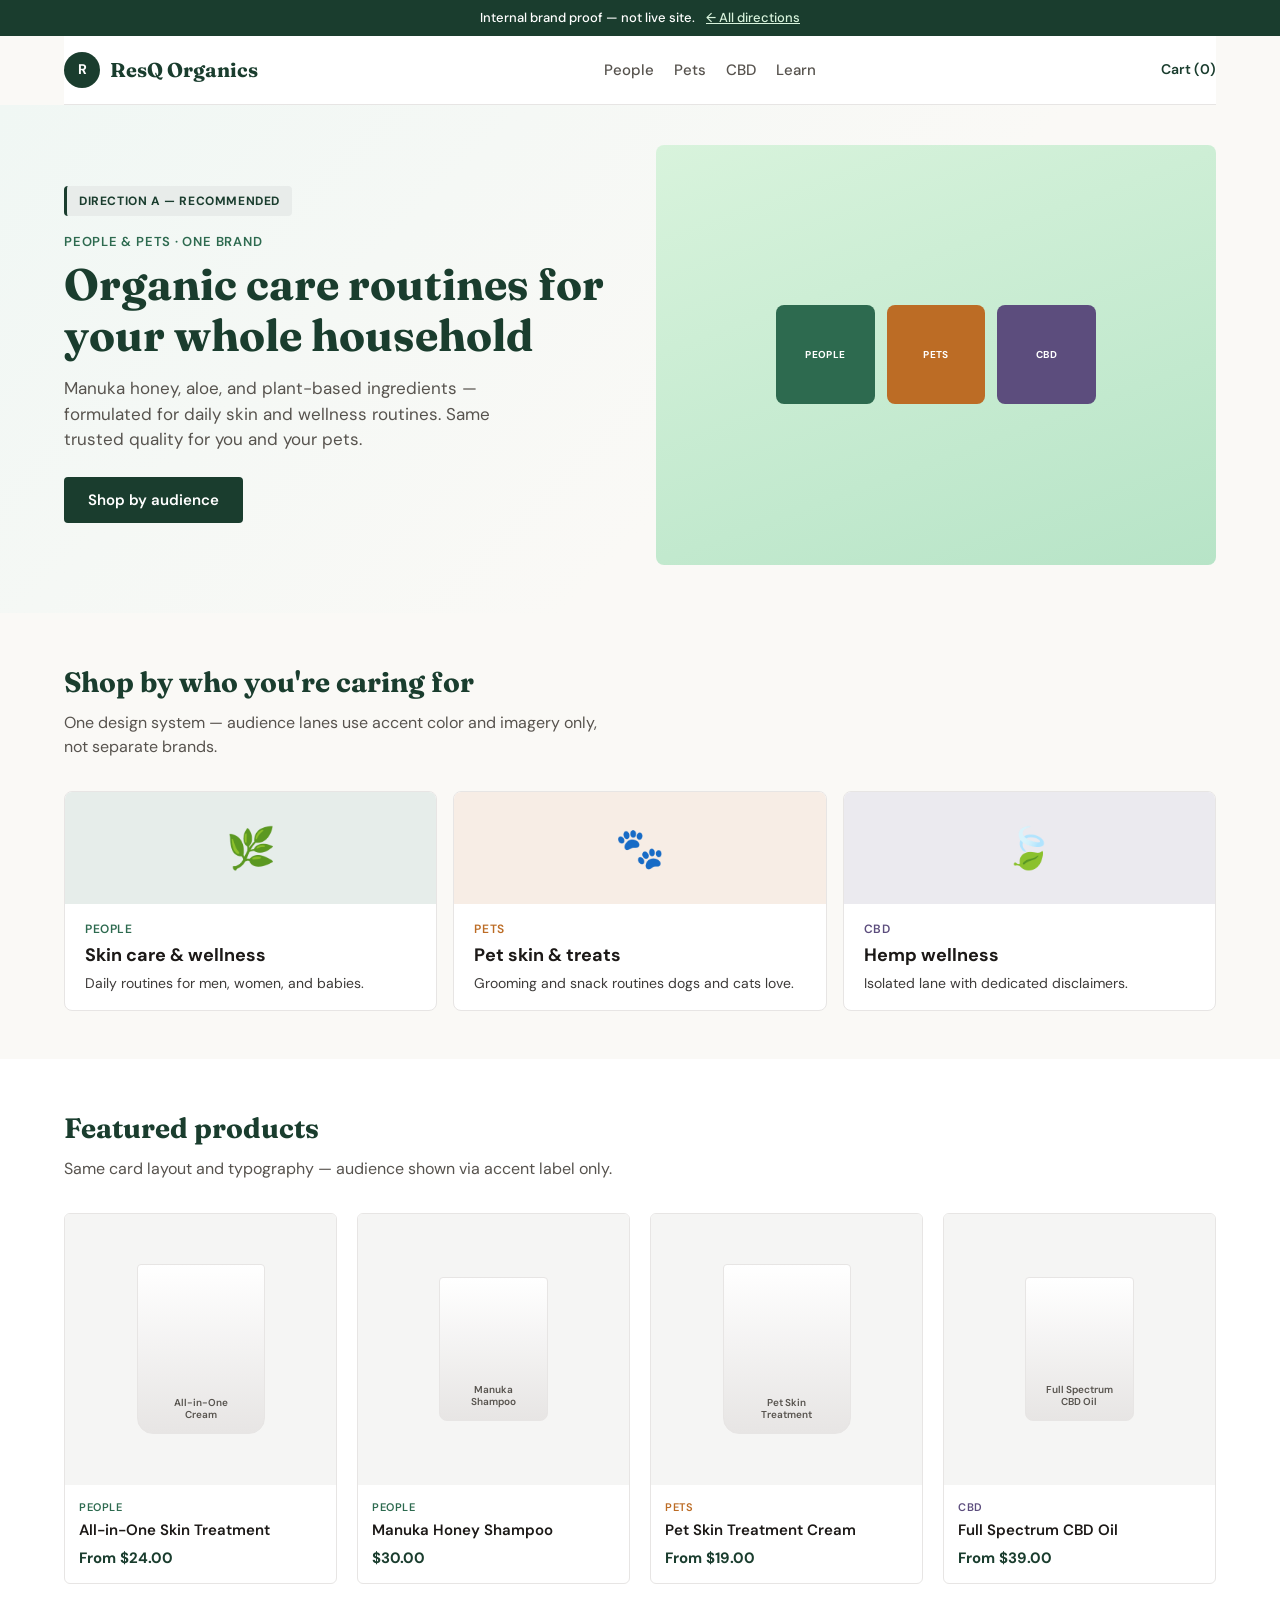
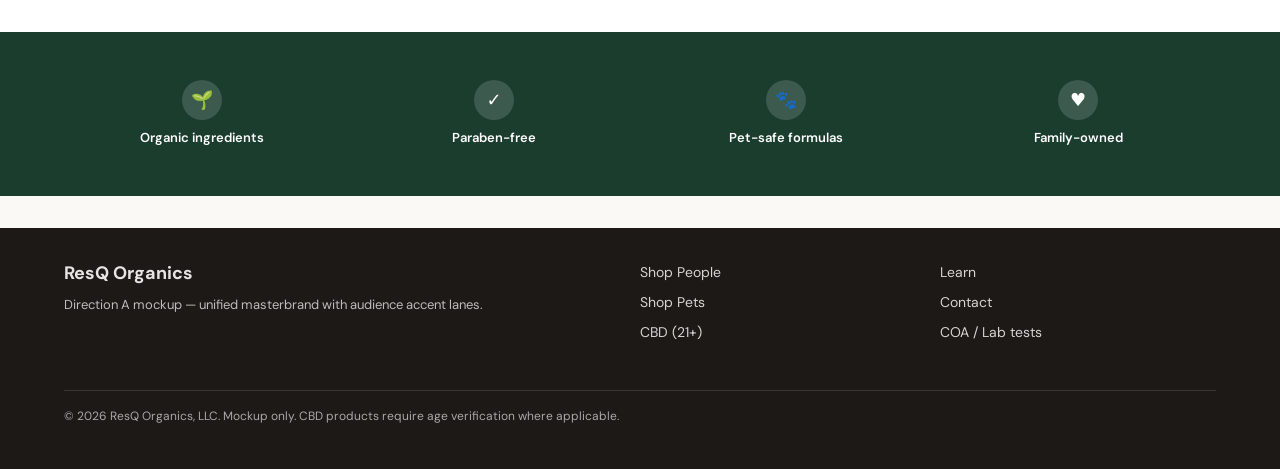
==== brand-proofs/direction-a-masterbrand.html @ 71eb9bbb "feat: add brand harmonization visual proofs (directions A/B/C)" ====
<!DOCTYPE html>
<html lang="en">
<head>
  <meta charset="UTF-8">
  <meta name="viewport" content="width=device-width, initial-scale=1.0">
  <title>Direction A — Unified Masterbrand | ResQ Brand Proofs</title>
  <meta name="description" content="Brand harmonization proof: unified masterbrand with audience accent lanes.">
  <link rel="stylesheet" href="assets/base.css">
  <link rel="stylesheet" href="assets/direction-a.css">
</head>
<body class="direction-a">
  <div class="proof-banner">
    Internal brand proof — not live site.
    <a href="index.html">← All directions</a>
  </div>

  <header class="site-header container">
    <a class="site-header__logo" href="#">
      <span class="site-header__logo-mark" aria-hidden="true">R</span>
      ResQ Organics
    </a>
    <nav aria-label="Primary">
      <ul class="site-header__nav">
        <li><a href="#people">People</a></li>
        <li><a href="#pets">Pets</a></li>
        <li><a href="#cbd">CBD</a></li>
        <li><a href="#learn">Learn</a></li>
      </ul>
    </nav>
    <div class="site-header__actions">
      <a class="site-header__cart" href="#">Cart (0)</a>
    </div>
  </header>

  <main>
    <section class="hero">
      <div class="container hero__grid">
        <div>
          <span class="direction-tag">Direction A — Recommended</span>
          <p class="hero__eyebrow">People &amp; Pets · One brand</p>
          <h1 class="hero__title">Organic care routines for your whole household</h1>
          <p class="hero__lead">Manuka honey, aloe, and plant-based ingredients — formulated for daily skin and wellness routines. Same trusted quality for you and your pets.</p>
          <a class="hero__cta" href="#shop">Shop by audience</a>
        </div>
        <div class="hero__visual" aria-hidden="true">
          <div class="hero__visual-inner">
            <div class="hero__visual-tile hero__visual-tile--people">People</div>
            <div class="hero__visual-tile hero__visual-tile--pets">Pets</div>
            <div class="hero__visual-tile hero__visual-tile--cbd">CBD</div>
          </div>
        </div>
      </div>
    </section>

    <section class="section section--alt" id="gateways">
      <div class="container">
        <h2 class="section__title">Shop by who you're caring for</h2>
        <p class="section__lead">One design system — audience lanes use accent color and imagery only, not separate brands.</p>
        <div class="gateway-grid">
          <a class="gateway-card gateway-card--people" href="#people" id="people">
            <div class="gateway-card__media"><span class="gateway-card__icon" aria-hidden="true">🌿</span></div>
            <div class="gateway-card__body">
              <p class="gateway-card__label">People</p>
              <h3 class="gateway-card__title">Skin care &amp; wellness</h3>
              <p class="gateway-card__desc">Daily routines for men, women, and babies.</p>
            </div>
          </a>
          <a class="gateway-card gateway-card--pets" href="#pets" id="pets">
            <div class="gateway-card__media"><span class="gateway-card__icon" aria-hidden="true">🐾</span></div>
            <div class="gateway-card__body">
              <p class="gateway-card__label">Pets</p>
              <h3 class="gateway-card__title">Pet skin &amp; treats</h3>
              <p class="gateway-card__desc">Grooming and snack routines dogs and cats love.</p>
            </div>
          </a>
          <a class="gateway-card gateway-card--cbd" href="#cbd" id="cbd">
            <div class="gateway-card__media"><span class="gateway-card__icon" aria-hidden="true">🍃</span></div>
            <div class="gateway-card__body">
              <p class="gateway-card__label">CBD</p>
              <h3 class="gateway-card__title">Hemp wellness</h3>
              <p class="gateway-card__desc">Isolated lane with dedicated disclaimers.</p>
            </div>
          </a>
        </div>
      </div>
    </section>

    <section class="section" id="shop">
      <div class="container">
        <h2 class="section__title">Featured products</h2>
        <p class="section__lead">Same card layout and typography — audience shown via accent label only.</p>
        <div class="product-grid">
          <article class="product-card product-card--people">
            <div class="product-card__image">
              <div class="product-placeholder product-placeholder--jar">All-in-One<br>Cream</div>
            </div>
            <div class="product-card__body">
              <span class="product-card__audience">People</span>
              <h3 class="product-card__name">All-in-One Skin Treatment</h3>
              <span class="product-card__price">From $24.00</span>
            </div>
          </article>
          <article class="product-card product-card--people">
            <div class="product-card__image">
              <div class="product-placeholder product-placeholder--bottle">Manuka<br>Shampoo</div>
            </div>
            <div class="product-card__body">
              <span class="product-card__audience">People</span>
              <h3 class="product-card__name">Manuka Honey Shampoo</h3>
              <span class="product-card__price">$30.00</span>
            </div>
          </article>
          <article class="product-card product-card--pets">
            <div class="product-card__image">
              <div class="product-placeholder product-placeholder--jar">Pet Skin<br>Treatment</div>
            </div>
            <div class="product-card__body">
              <span class="product-card__audience">Pets</span>
              <h3 class="product-card__name">Pet Skin Treatment Cream</h3>
              <span class="product-card__price">From $19.00</span>
            </div>
          </article>
          <article class="product-card product-card--cbd">
            <div class="product-card__image">
              <div class="product-placeholder product-placeholder--bottle">Full Spectrum<br>CBD Oil</div>
            </div>
            <div class="product-card__body">
              <span class="product-card__audience">CBD</span>
              <h3 class="product-card__name">Full Spectrum CBD Oil</h3>
              <span class="product-card__price">From $39.00</span>
            </div>
          </article>
        </div>
      </div>
    </section>

    <section class="trust-strip" aria-label="Trust signals">
      <div class="container trust-grid">
        <div class="trust-item">
          <div class="trust-item__icon" aria-hidden="true">🌱</div>
          <p class="trust-item__label">Organic ingredients</p>
        </div>
        <div class="trust-item">
          <div class="trust-item__icon" aria-hidden="true">✓</div>
          <p class="trust-item__label">Paraben-free</p>
        </div>
        <div class="trust-item">
          <div class="trust-item__icon" aria-hidden="true">🐾</div>
          <p class="trust-item__label">Pet-safe formulas</p>
        </div>
        <div class="trust-item">
          <div class="trust-item__icon" aria-hidden="true">♥</div>
          <p class="trust-item__label">Family-owned</p>
        </div>
      </div>
    </section>
  </main>

  <footer class="site-footer">
    <div class="container site-footer__grid">
      <div>
        <p class="site-footer__brand">ResQ Organics</p>
        <p class="site-footer__note">Direction A mockup — unified masterbrand with audience accent lanes.</p>
      </div>
      <div>
        <ul class="site-footer__links">
          <li><a href="#">Shop People</a></li>
          <li><a href="#">Shop Pets</a></li>
          <li><a href="#">CBD (21+)</a></li>
        </ul>
      </div>
      <div>
        <ul class="site-footer__links">
          <li><a href="#">Learn</a></li>
          <li><a href="#">Contact</a></li>
          <li><a href="#">COA / Lab tests</a></li>
        </ul>
      </div>
      <p class="site-footer__legal">© 2026 ResQ Organics, LLC. Mockup only. CBD products require age verification where applicable.</p>
    </div>
  </footer>
</body>
</html>
---- brand-proofs/assets/base.css ----
/**
 * Brand proofs — shared structure only (no brand skin).
 * Each direction adds its own stylesheet on top.
 */

*, *::before, *::after { box-sizing: border-box; }

html {
  font-size: 100%;
  -webkit-text-size-adjust: 100%;
}

body {
  margin: 0;
  min-height: 100vh;
  line-height: 1.5;
}

img, svg { display: block; max-width: 100%; height: auto; }

a { color: inherit; }

:focus-visible {
  outline: 2px solid currentColor;
  outline-offset: 2px;
}

@media (prefers-reduced-motion: reduce) {
  *, *::before, *::after {
    animation-duration: 0.01ms !important;
    transition-duration: 0.01ms !important;
  }
}

/* Mockup banner */
.proof-banner {
  padding: 0.5rem 1rem;
  text-align: center;
  font-size: 0.8125rem;
  font-weight: 500;
}

.proof-banner a {
  text-decoration: underline;
  margin-left: 0.5rem;
}

/* Layout */
.container {
  width: min(100% - 2rem, 72rem);
  margin-inline: auto;
}

.site-header {
  display: flex;
  align-items: center;
  justify-content: space-between;
  gap: 1rem;
  padding: 1rem 0;
  flex-wrap: wrap;
}

.site-header__logo {
  display: flex;
  align-items: center;
  gap: 0.625rem;
  text-decoration: none;
  font-weight: 700;
}

.site-header__nav {
  display: flex;
  flex-wrap: wrap;
  gap: 0.75rem 1.25rem;
  list-style: none;
  margin: 0;
  padding: 0;
}

.site-header__nav a {
  text-decoration: none;
  font-size: 0.9375rem;
}

.site-header__actions {
  display: flex;
  gap: 0.75rem;
  align-items: center;
}

/* Hero */
.hero {
  padding: 2.5rem 0 3rem;
}

.hero__grid {
  display: grid;
  gap: 2rem;
  align-items: center;
}

@media (min-width: 768px) {
  .hero__grid {
    grid-template-columns: 1fr 1fr;
  }
}

.hero__eyebrow {
  font-size: 0.8125rem;
  font-weight: 600;
  letter-spacing: 0.06em;
  text-transform: uppercase;
  margin: 0 0 0.5rem;
}

.hero__title {
  font-size: clamp(1.75rem, 4vw, 2.75rem);
  line-height: 1.15;
  margin: 0 0 1rem;
}

.hero__lead {
  font-size: 1.0625rem;
  margin: 0 0 1.5rem;
  max-width: 36ch;
}

.hero__cta {
  display: inline-flex;
  align-items: center;
  gap: 0.5rem;
  padding: 0.75rem 1.5rem;
  font-size: 0.9375rem;
  font-weight: 600;
  text-decoration: none;
  border: none;
  cursor: pointer;
}

.hero__visual {
  aspect-ratio: 4 / 3;
  border-radius: 0.5rem;
  overflow: hidden;
}

/* Audience gateways */
.section {
  padding: 3rem 0;
}

.section__title {
  font-size: clamp(1.375rem, 3vw, 1.75rem);
  margin: 0 0 0.5rem;
}

.section__lead {
  margin: 0 0 2rem;
  max-width: 50ch;
}

.gateway-grid {
  display: grid;
  gap: 1rem;
  grid-template-columns: 1fr;
}

@media (min-width: 640px) {
  .gateway-grid {
    grid-template-columns: repeat(3, 1fr);
  }
}

.gateway-card {
  display: flex;
  flex-direction: column;
  text-decoration: none;
  border-radius: 0.5rem;
  overflow: hidden;
  min-height: 12rem;
}

.gateway-card__media {
  flex: 1;
  min-height: 7rem;
  display: flex;
  align-items: center;
  justify-content: center;
}

.gateway-card__body {
  padding: 1rem 1.25rem;
}

.gateway-card__label {
  font-size: 0.75rem;
  font-weight: 600;
  letter-spacing: 0.05em;
  text-transform: uppercase;
  margin: 0 0 0.25rem;
}

.gateway-card__title {
  font-size: 1.125rem;
  font-weight: 700;
  margin: 0 0 0.25rem;
}

.gateway-card__desc {
  font-size: 0.875rem;
  margin: 0;
  opacity: 0.85;
}

/* Product grid */
.product-grid {
  display: grid;
  gap: 1.25rem;
  grid-template-columns: repeat(2, 1fr);
}

@media (min-width: 768px) {
  .product-grid {
    grid-template-columns: repeat(4, 1fr);
  }
}

.product-card {
  display: flex;
  flex-direction: column;
  text-decoration: none;
  border-radius: 0.375rem;
  overflow: hidden;
}

.product-card__image {
  aspect-ratio: 1;
  display: flex;
  align-items: center;
  justify-content: center;
  position: relative;
}

.product-card__badge {
  position: absolute;
  top: 0.5rem;
  left: 0.5rem;
  font-size: 0.6875rem;
  font-weight: 700;
  letter-spacing: 0.04em;
  text-transform: uppercase;
  padding: 0.25rem 0.5rem;
  border-radius: 2px;
}

.product-card__body {
  padding: 0.875rem;
  flex: 1;
  display: flex;
  flex-direction: column;
  gap: 0.375rem;
}

.product-card__audience {
  font-size: 0.6875rem;
  font-weight: 600;
  letter-spacing: 0.05em;
  text-transform: uppercase;
}

.product-card__name {
  font-size: 0.9375rem;
  font-weight: 600;
  margin: 0;
  line-height: 1.3;
}

.product-card__price {
  font-size: 0.9375rem;
  font-weight: 700;
  margin-top: auto;
}

.product-card__rating {
  font-size: 0.8125rem;
}

/* Trust strip */
.trust-strip {
  padding: 2rem 0;
}

.trust-grid {
  display: grid;
  gap: 1rem;
  grid-template-columns: repeat(2, 1fr);
}

@media (min-width: 768px) {
  .trust-grid {
    grid-template-columns: repeat(4, 1fr);
  }
}

.trust-item {
  text-align: center;
  padding: 1rem 0.75rem;
}

.trust-item__icon {
  width: 2.5rem;
  height: 2.5rem;
  margin: 0 auto 0.5rem;
  border-radius: 50%;
  display: flex;
  align-items: center;
  justify-content: center;
  font-size: 1.125rem;
}

.trust-item__label {
  font-size: 0.8125rem;
  font-weight: 600;
  margin: 0;
}

/* Footer */
.site-footer {
  padding: 2rem 0;
  margin-top: 2rem;
}

.site-footer__grid {
  display: grid;
  gap: 1.5rem;
}

@media (min-width: 640px) {
  .site-footer__grid {
    grid-template-columns: 2fr 1fr 1fr;
  }
}

.site-footer__brand {
  font-weight: 700;
  font-size: 1.125rem;
  margin: 0 0 0.5rem;
}

.site-footer__note {
  font-size: 0.8125rem;
  margin: 0;
  opacity: 0.8;
}

.site-footer__links {
  list-style: none;
  margin: 0;
  padding: 0;
}

.site-footer__links li {
  margin-bottom: 0.375rem;
}

.site-footer__links a {
  font-size: 0.875rem;
  text-decoration: none;
}

.site-footer__legal {
  grid-column: 1 / -1;
  font-size: 0.75rem;
  opacity: 0.7;
  margin-top: 1rem;
  padding-top: 1rem;
  border-top: 1px solid currentColor;
  border-color: color-mix(in srgb, currentColor 20%, transparent);
}

/* Product placeholder visuals */
.product-placeholder {
  width: 70%;
  max-width: 8rem;
  aspect-ratio: 3 / 4;
  border-radius: 0.25rem;
  display: flex;
  flex-direction: column;
  align-items: center;
  justify-content: flex-end;
  padding: 0.75rem;
  text-align: center;
  font-size: 0.625rem;
  font-weight: 600;
  line-height: 1.2;
}

.product-placeholder--jar { border-radius: 0.25rem 0.25rem 1rem 1rem; }
.product-placeholder--bottle { border-radius: 0.25rem 0.25rem 0.5rem 0.5rem; width: 40%; }
.product-placeholder--tube { width: 35%; border-radius: 999px 999px 0.25rem 0.25rem; }
---- brand-proofs/assets/direction-a.css ----
/**
 * Direction A — Unified masterbrand + audience accent lanes
 * One design system; People / Pets / CBD differ by accent only.
 */

@import url('https://fonts.googleapis.com/css2?family=DM+Sans:ital,opsz,wght@0,9..40,400;0,9..40,500;0,9..40,600;0,9..40,700&family=Fraunces:opsz,wght@9..144,600;9..144,700&display=swap');

:root {
  --brand-primary: #1a3d2e;
  --brand-primary-light: #2d6a4f;
  --brand-bg: #faf9f6;
  --brand-surface: #ffffff;
  --brand-text: #1c1917;
  --brand-text-muted: #57534e;
  --brand-border: #e7e5e4;
  --accent-people: #2d6a4f;
  --accent-pets: #bc6c25;
  --accent-cbd: #5c4d7d;
  --font-display: 'Fraunces', Georgia, serif;
  --font-body: 'DM Sans', system-ui, sans-serif;
}

body.direction-a {
  font-family: var(--font-body);
  background: var(--brand-bg);
  color: var(--brand-text);
}

.direction-a .proof-banner {
  background: var(--brand-primary);
  color: #fff;
}

.direction-a .proof-banner a { color: #d8f3dc; }

.direction-a .site-header {
  border-bottom: 1px solid var(--brand-border);
  background: var(--brand-surface);
}

.direction-a .site-header__logo {
  color: var(--brand-primary);
  font-family: var(--font-display);
  font-size: 1.25rem;
}

.direction-a .site-header__logo-mark {
  width: 2.25rem;
  height: 2.25rem;
  background: var(--brand-primary);
  color: #fff;
  border-radius: 50%;
  display: flex;
  align-items: center;
  justify-content: center;
  font-family: var(--font-body);
  font-size: 0.875rem;
  font-weight: 700;
}

.direction-a .site-header__nav a {
  color: var(--brand-text-muted);
  font-weight: 500;
}

.direction-a .site-header__nav a:hover { color: var(--brand-primary); }

.direction-a .site-header__cart {
  font-size: 0.875rem;
  font-weight: 600;
  color: var(--brand-primary);
  text-decoration: none;
}

.direction-a .hero {
  background: linear-gradient(135deg, #f0f7f4 0%, var(--brand-bg) 60%);
}

.direction-a .hero__eyebrow { color: var(--brand-primary-light); }

.direction-a .hero__title {
  font-family: var(--font-display);
  color: var(--brand-primary);
}

.direction-a .hero__lead { color: var(--brand-text-muted); }

.direction-a .hero__cta {
  background: var(--brand-primary);
  color: #fff;
  border-radius: 4px;
}

.direction-a .hero__visual {
  background: linear-gradient(160deg, #d8f3dc 0%, #b7e4c7 100%);
  display: flex;
  align-items: center;
  justify-content: center;
  padding: 2rem;
}

.direction-a .hero__visual-inner {
  display: grid;
  grid-template-columns: repeat(3, 1fr);
  gap: 0.75rem;
  width: 100%;
  max-width: 20rem;
}

.direction-a .hero__visual-tile {
  aspect-ratio: 1;
  border-radius: 0.5rem;
  display: flex;
  align-items: center;
  justify-content: center;
  font-size: 0.625rem;
  font-weight: 700;
  text-transform: uppercase;
  letter-spacing: 0.04em;
  color: #fff;
}

.direction-a .hero__visual-tile--people { background: var(--accent-people); }
.direction-a .hero__visual-tile--pets { background: var(--accent-pets); }
.direction-a .hero__visual-tile--cbd { background: var(--accent-cbd); }

.direction-a .section { background: var(--brand-surface); }

.direction-a .section--alt { background: var(--brand-bg); }

.direction-a .section__title {
  font-family: var(--font-display);
  color: var(--brand-primary);
}

.direction-a .section__lead { color: var(--brand-text-muted); }

.direction-a .gateway-card {
  border: 1px solid var(--brand-border);
  background: var(--brand-surface);
  transition: box-shadow 0.2s;
}

.direction-a .gateway-card:hover {
  box-shadow: 0 4px 20px rgba(26, 61, 46, 0.12);
}

.direction-a .gateway-card--people .gateway-card__media { background: color-mix(in srgb, var(--accent-people) 12%, white); }
.direction-a .gateway-card--people .gateway-card__label { color: var(--accent-people); }

.direction-a .gateway-card--pets .gateway-card__media { background: color-mix(in srgb, var(--accent-pets) 12%, white); }
.direction-a .gateway-card--pets .gateway-card__label { color: var(--accent-pets); }

.direction-a .gateway-card--cbd .gateway-card__media { background: color-mix(in srgb, var(--accent-cbd) 12%, white); }
.direction-a .gateway-card--cbd .gateway-card__label { color: var(--accent-cbd); }

.direction-a .gateway-card__icon {
  font-size: 2.5rem;
  line-height: 1;
}

.direction-a .product-card {
  border: 1px solid var(--brand-border);
  background: var(--brand-surface);
}

.direction-a .product-card__image { background: #f5f5f4; }

.direction-a .product-card--people .product-card__audience { color: var(--accent-people); }
.direction-a .product-card--pets .product-card__audience { color: var(--accent-pets); }
.direction-a .product-card--cbd .product-card__audience { color: var(--accent-cbd); }

.direction-a .product-placeholder {
  background: linear-gradient(180deg, #fff 0%, #e7e5e4 100%);
  border: 1px solid var(--brand-border);
  color: var(--brand-text-muted);
}

.direction-a .product-card__price { color: var(--brand-primary); }

.direction-a .trust-strip {
  background: var(--brand-primary);
  color: #fff;
}

.direction-a .trust-item__icon {
  background: rgba(255, 255, 255, 0.15);
}

.direction-a .site-footer {
  background: var(--brand-text);
  color: #e7e5e4;
}

.direction-a .site-footer__links a { color: #d6d3d1; }
.direction-a .site-footer__links a:hover { color: #fff; }

.direction-a .direction-tag {
  display: inline-block;
  margin-bottom: 1rem;
  padding: 0.375rem 0.75rem;
  background: color-mix(in srgb, var(--brand-primary) 10%, white);
  color: var(--brand-primary);
  font-size: 0.75rem;
  font-weight: 700;
  letter-spacing: 0.05em;
  text-transform: uppercase;
  border-radius: 4px;
  border-left: 3px solid var(--brand-primary);
}
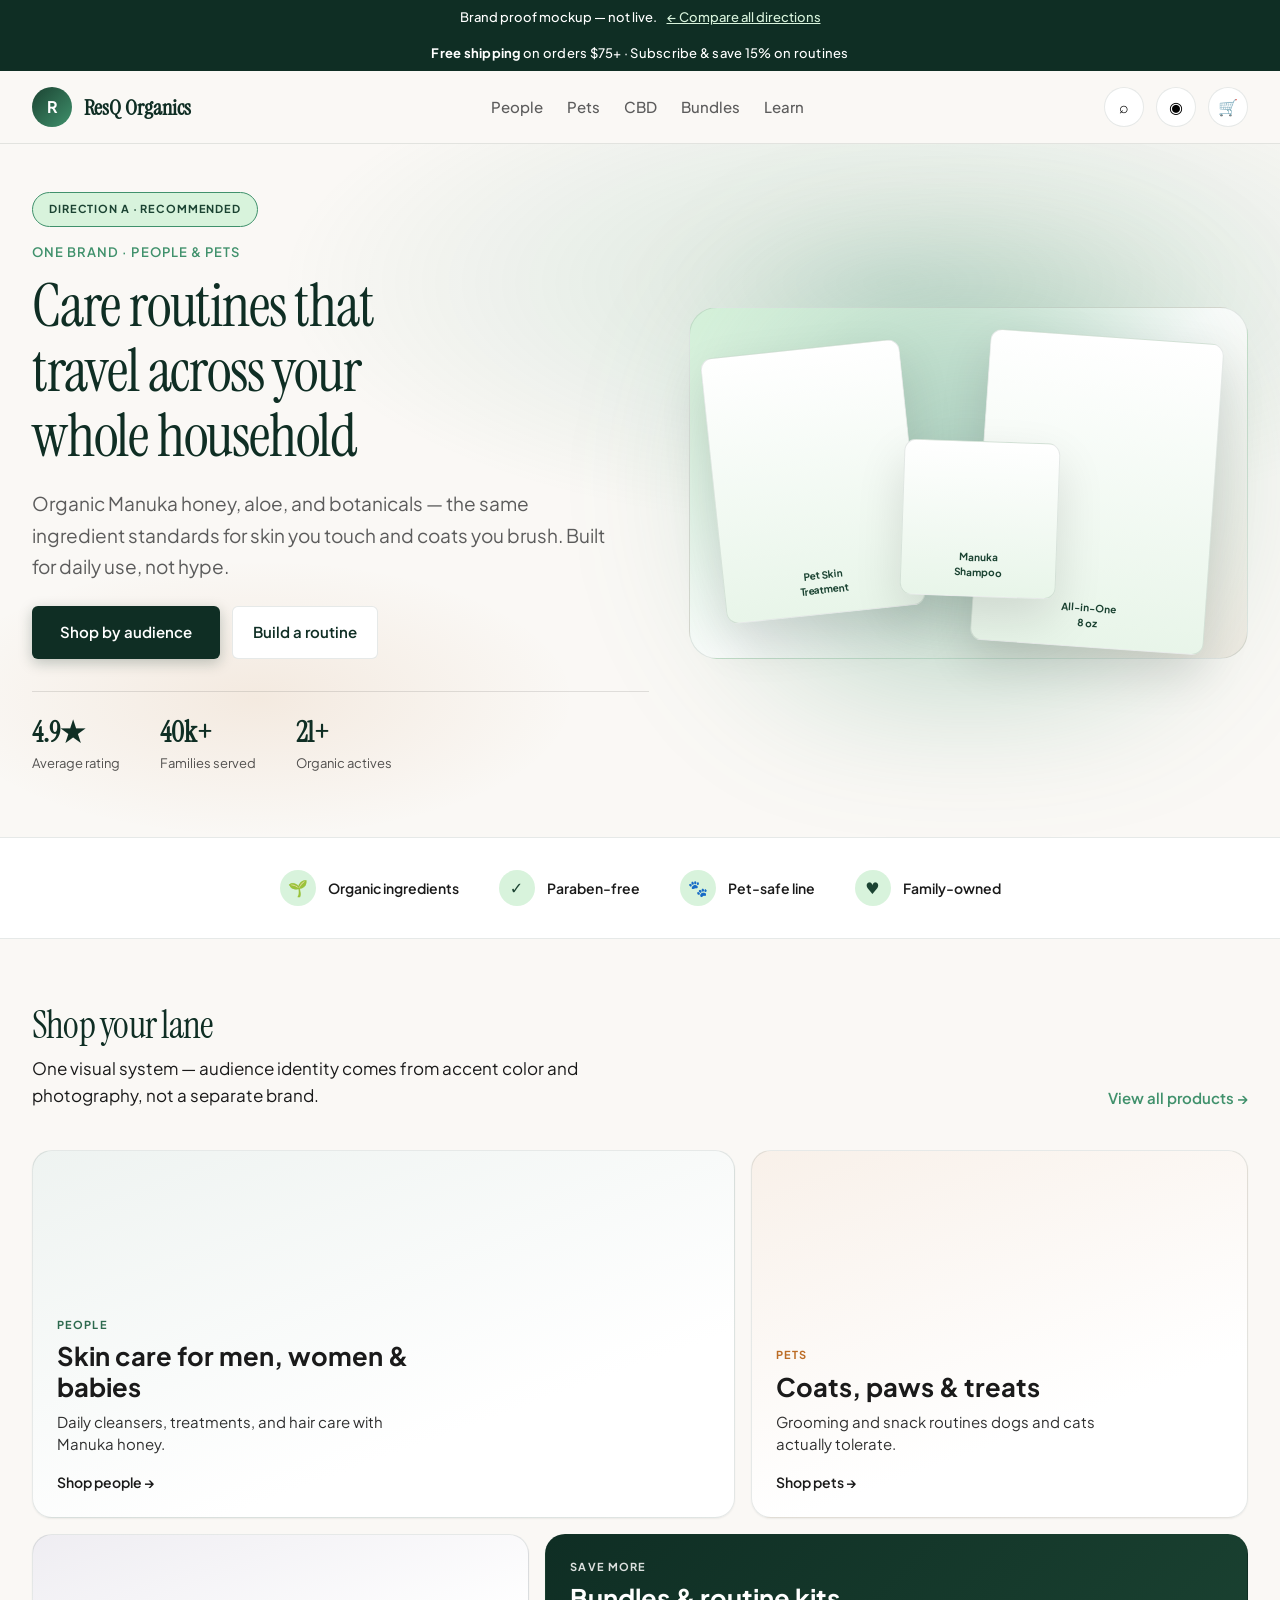
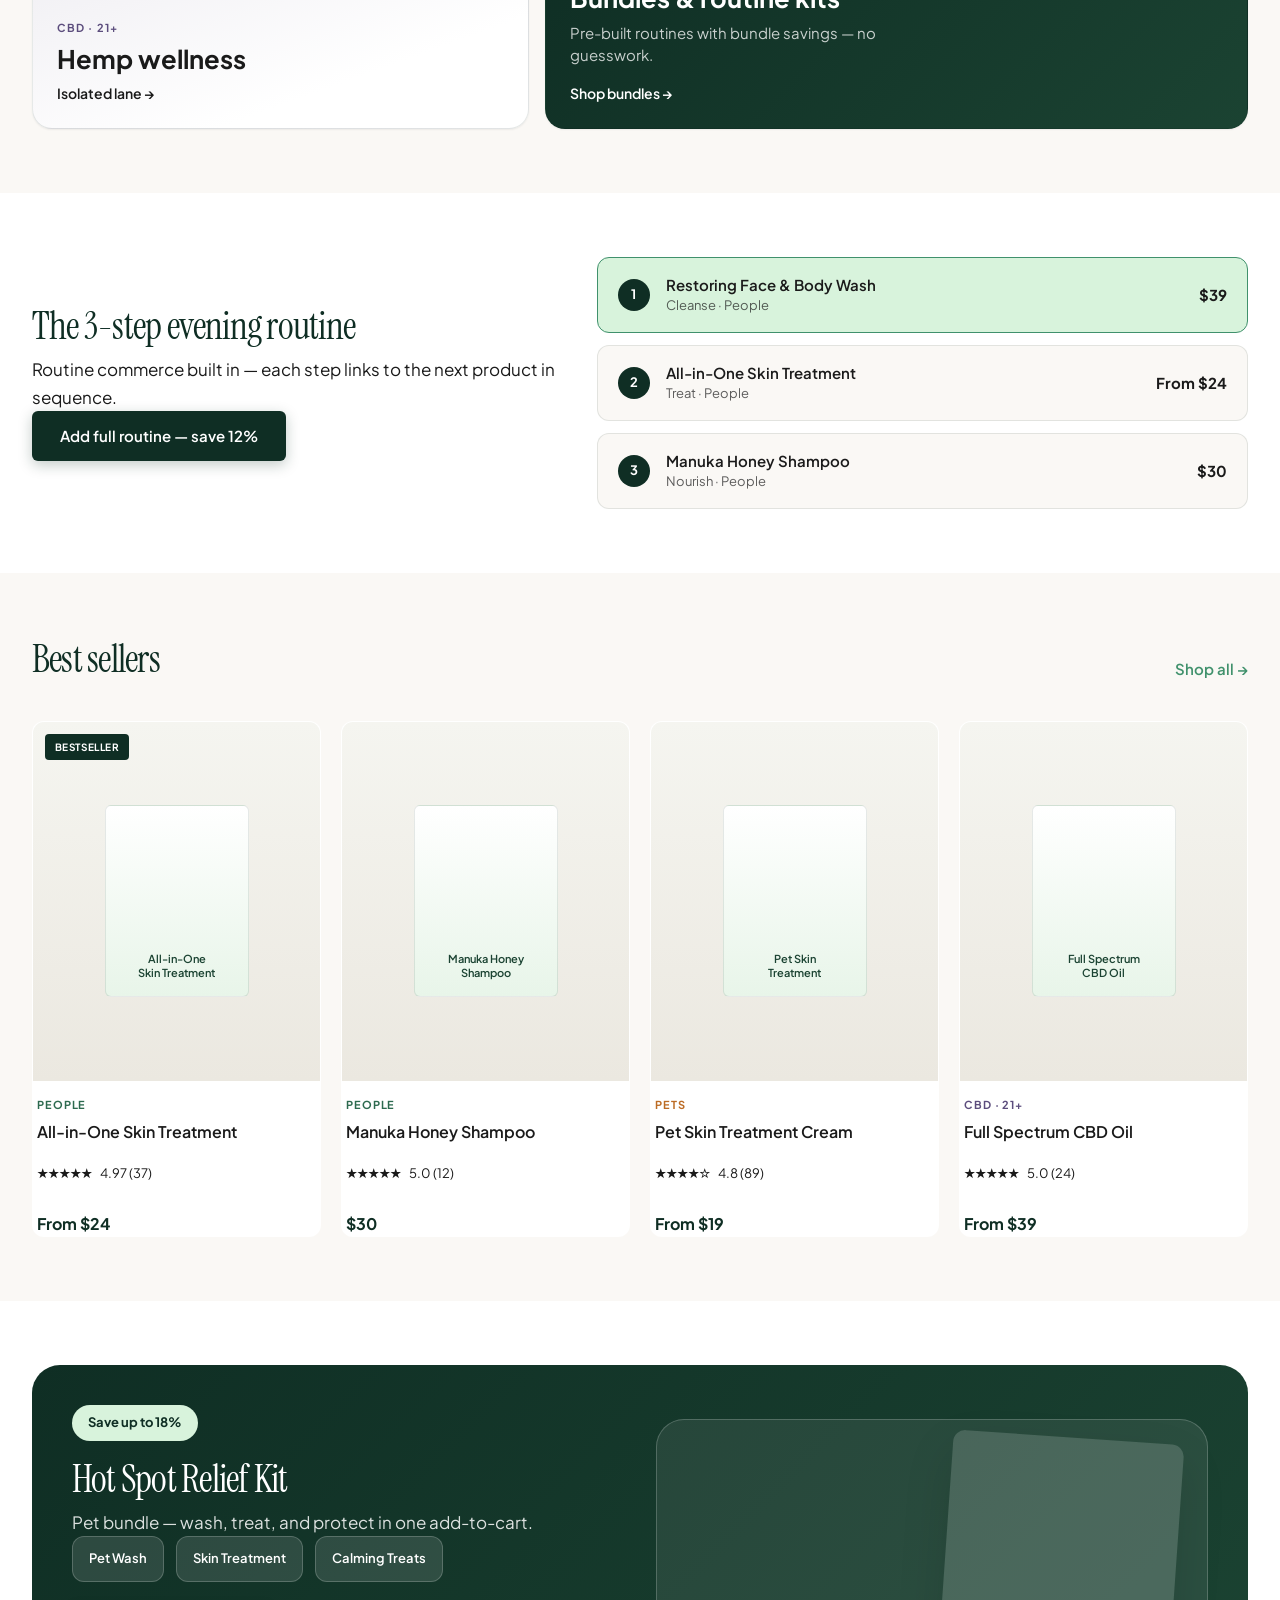
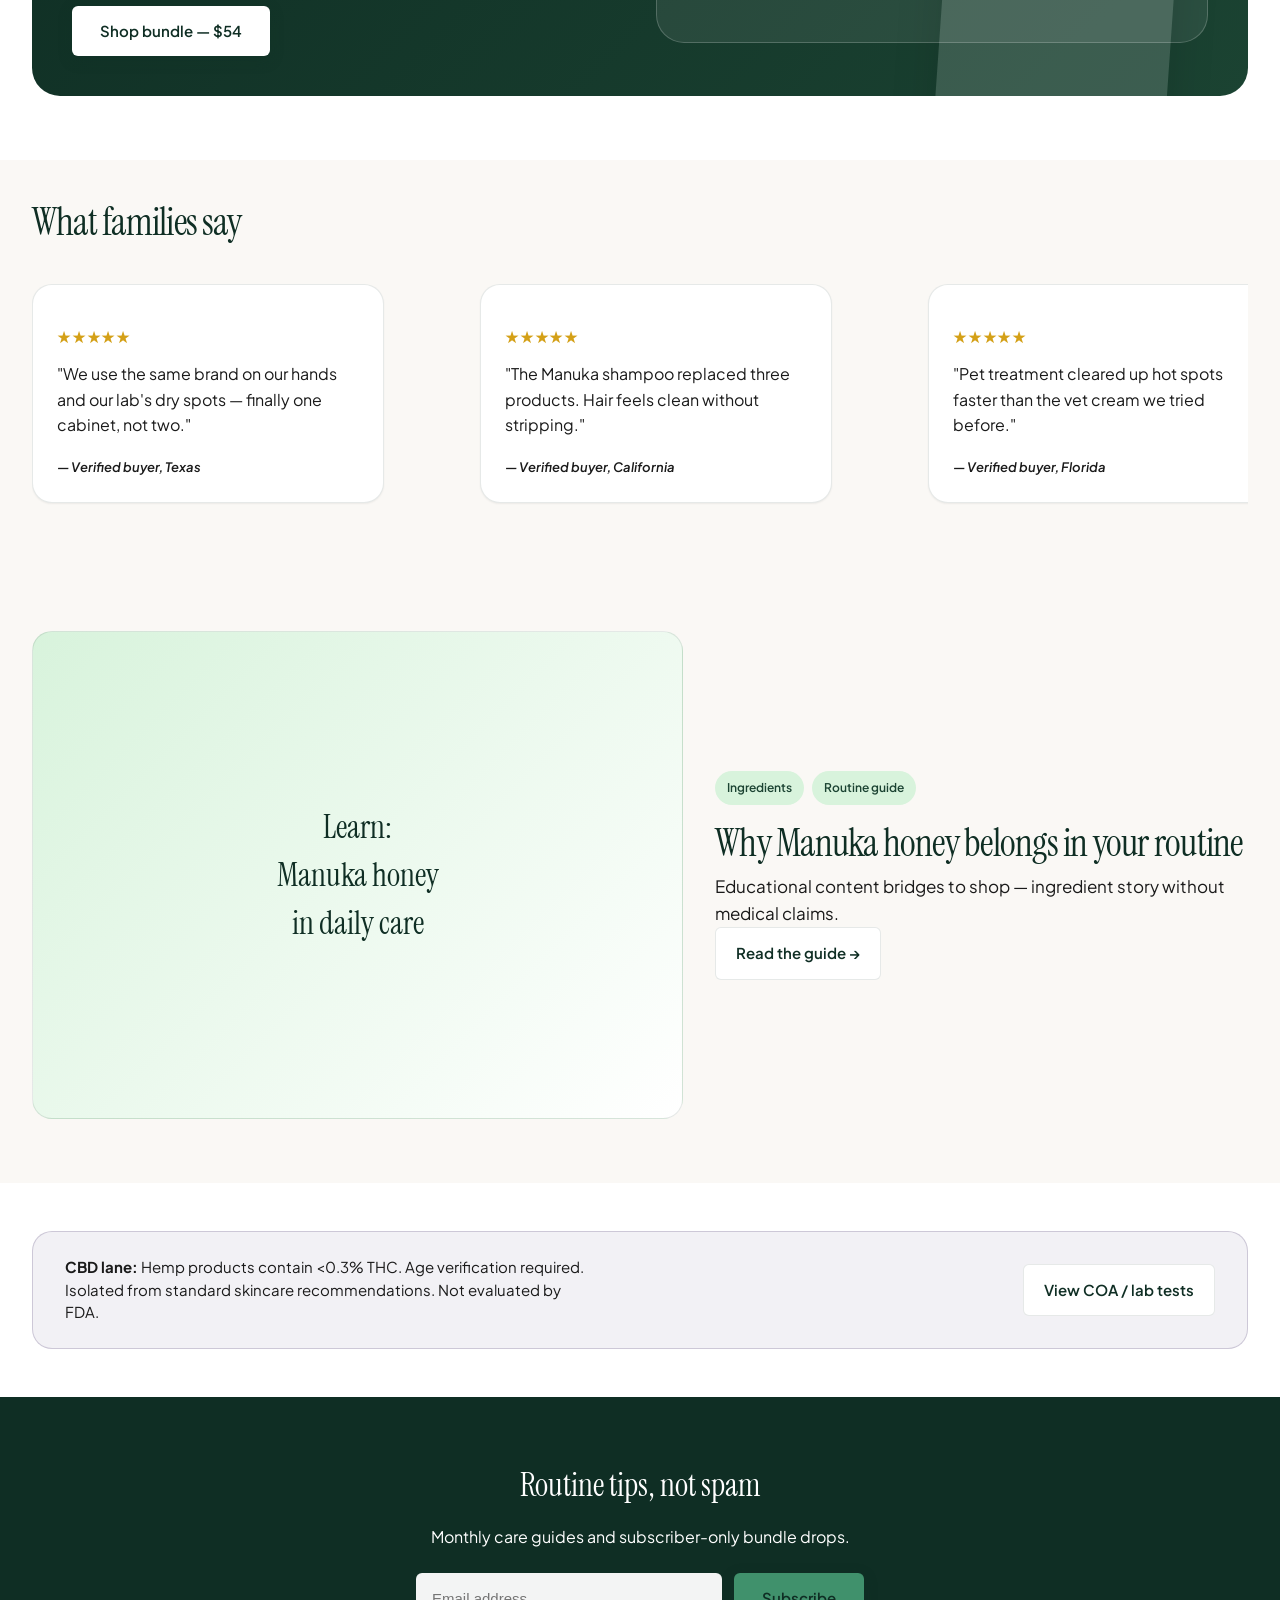
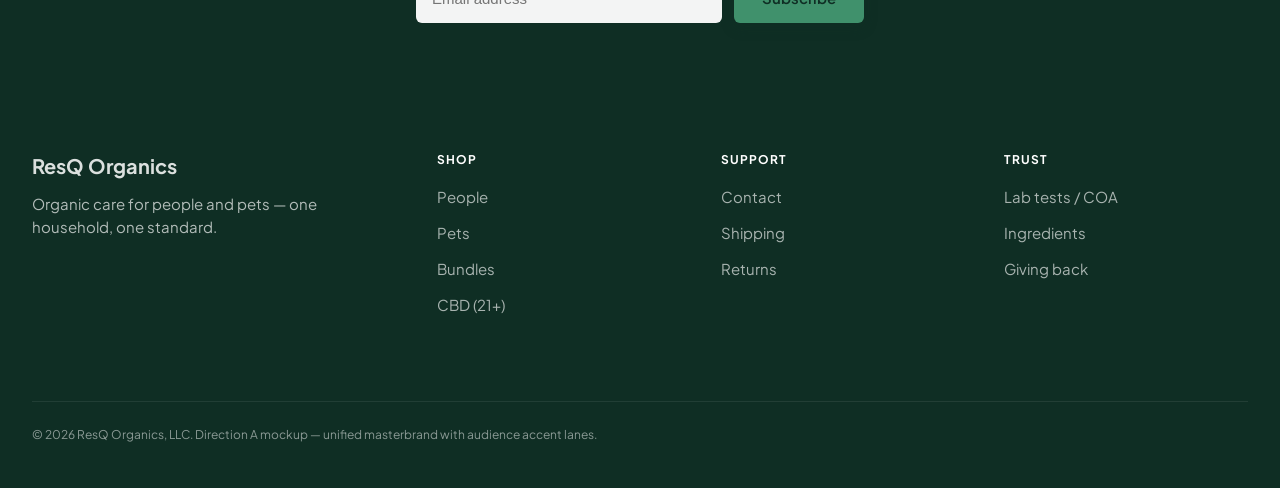
==== commit 7473d190: "feat(brand-proofs): premium 2026 ecommerce mockups with full homepage slices" ====
--- a/brand-proofs/direction-a-masterbrand.html
+++ b/brand-proofs/direction-a-masterbrand.html
@@ -4,154 +4,269 @@
   <meta charset="UTF-8">
   <meta name="viewport" content="width=device-width, initial-scale=1.0">
   <title>Direction A — Unified Masterbrand | ResQ Brand Proofs</title>
-  <meta name="description" content="Brand harmonization proof: unified masterbrand with audience accent lanes.">
   <link rel="stylesheet" href="assets/base.css">
   <link rel="stylesheet" href="assets/direction-a.css">
 </head>
 <body class="direction-a">
-  <div class="proof-banner">
-    Internal brand proof — not live site.
-    <a href="index.html">← All directions</a>
+  <div class="proof-banner">Brand proof mockup — not live. <a href="index.html">← Compare all directions</a></div>
+
+  <div class="announce-bar"><strong>Free shipping</strong> on orders $75+ · Subscribe &amp; save 15% on routines</div>
+
+  <div class="site-header-wrap">
+    <header class="site-header container">
+      <a class="site-header__logo" href="#">
+        <span class="site-header__logo-mark">R</span>
+        ResQ Organics
+      </a>
+      <div class="site-header__nav-wrap">
+        <nav aria-label="Primary">
+          <ul class="site-header__nav">
+            <li><a href="#shop-people">People</a></li>
+            <li><a href="#shop-pets">Pets</a></li>
+            <li><a href="#cbd">CBD</a></li>
+            <li><a href="#bundles">Bundles</a></li>
+            <li><a href="#learn">Learn</a></li>
+          </ul>
+        </nav>
+      </div>
+      <div class="site-header__actions">
+        <button class="icon-btn" type="button" aria-label="Search">⌕</button>
+        <button class="icon-btn" type="button" aria-label="Account">◉</button>
+        <button class="icon-btn" type="button" aria-label="Cart">🛒</button>
+      </div>
+    </header>
   </div>
-
-  <header class="site-header container">
-    <a class="site-header__logo" href="#">
-      <span class="site-header__logo-mark" aria-hidden="true">R</span>
-      ResQ Organics
-    </a>
-    <nav aria-label="Primary">
-      <ul class="site-header__nav">
-        <li><a href="#people">People</a></li>
-        <li><a href="#pets">Pets</a></li>
-        <li><a href="#cbd">CBD</a></li>
-        <li><a href="#learn">Learn</a></li>
-      </ul>
-    </nav>
-    <div class="site-header__actions">
-      <a class="site-header__cart" href="#">Cart (0)</a>
-    </div>
-  </header>
 
   <main>
     <section class="hero">
       <div class="container hero__grid">
         <div>
-          <span class="direction-tag">Direction A — Recommended</span>
-          <p class="hero__eyebrow">People &amp; Pets · One brand</p>
-          <h1 class="hero__title">Organic care routines for your whole household</h1>
-          <p class="hero__lead">Manuka honey, aloe, and plant-based ingredients — formulated for daily skin and wellness routines. Same trusted quality for you and your pets.</p>
-          <a class="hero__cta" href="#shop">Shop by audience</a>
+          <span class="direction-tag">Direction A · Recommended</span>
+          <p class="hero__eyebrow">One brand · People &amp; Pets</p>
+          <h1 class="hero__title">Care routines that travel across your whole household</h1>
+          <p class="hero__lead">Organic Manuka honey, aloe, and botanicals — the same ingredient standards for skin you touch and coats you brush. Built for daily use, not hype.</p>
+          <div class="hero__actions">
+            <a class="btn btn--primary" href="#gateways">Shop by audience</a>
+            <a class="btn btn--ghost" href="#routine">Build a routine</a>
+          </div>
+          <div class="hero__stats">
+            <div><p class="stat__value">4.9★</p><p class="stat__label">Average rating</p></div>
+            <div><p class="stat__value">40k+</p><p class="stat__label">Families served</p></div>
+            <div><p class="stat__value">21+</p><p class="stat__label">Organic actives</p></div>
+          </div>
         </div>
         <div class="hero__visual" aria-hidden="true">
-          <div class="hero__visual-inner">
-            <div class="hero__visual-tile hero__visual-tile--people">People</div>
-            <div class="hero__visual-tile hero__visual-tile--pets">Pets</div>
-            <div class="hero__visual-tile hero__visual-tile--cbd">CBD</div>
-          </div>
-        </div>
-      </div>
-    </section>
+          <div class="hero__glow"></div>
+          <div class="mock-product mock-product--1">All-in-One<br>8 oz</div>
+          <div class="mock-product mock-product--2">Pet Skin<br>Treatment</div>
+          <div class="mock-product mock-product--3">Manuka<br>Shampoo</div>
+        </div>
+      </div>
+    </section>
+
+    <div class="trust-marquee">
+      <div class="trust-marquee__item"><span class="trust-marquee__icon">🌱</span> Organic ingredients</div>
+      <div class="trust-marquee__item"><span class="trust-marquee__icon">✓</span> Paraben-free</div>
+      <div class="trust-marquee__item"><span class="trust-marquee__icon">🐾</span> Pet-safe line</div>
+      <div class="trust-marquee__item"><span class="trust-marquee__icon">♥</span> Family-owned</div>
+    </div>
 
     <section class="section section--alt" id="gateways">
       <div class="container">
-        <h2 class="section__title">Shop by who you're caring for</h2>
-        <p class="section__lead">One design system — audience lanes use accent color and imagery only, not separate brands.</p>
-        <div class="gateway-grid">
-          <a class="gateway-card gateway-card--people" href="#people" id="people">
-            <div class="gateway-card__media"><span class="gateway-card__icon" aria-hidden="true">🌿</span></div>
-            <div class="gateway-card__body">
-              <p class="gateway-card__label">People</p>
-              <h3 class="gateway-card__title">Skin care &amp; wellness</h3>
-              <p class="gateway-card__desc">Daily routines for men, women, and babies.</p>
-            </div>
+        <div class="section__header">
+          <div>
+            <h2 class="section__title">Shop your lane</h2>
+            <p class="section__lead">One visual system — audience identity comes from accent color and photography, not a separate brand.</p>
+          </div>
+          <a class="section__link" href="#shop">View all products →</a>
+        </div>
+        <div class="bento">
+          <a class="bento__cell bento__cell--hero bento__cell--people" href="#shop-people" id="shop-people">
+            <p class="bento__label">People</p>
+            <h3 class="bento__title">Skin care for men, women &amp; babies</h3>
+            <p class="bento__desc">Daily cleansers, treatments, and hair care with Manuka honey.</p>
+            <span class="bento__cta">Shop people →</span>
           </a>
-          <a class="gateway-card gateway-card--pets" href="#pets" id="pets">
-            <div class="gateway-card__media"><span class="gateway-card__icon" aria-hidden="true">🐾</span></div>
-            <div class="gateway-card__body">
-              <p class="gateway-card__label">Pets</p>
-              <h3 class="gateway-card__title">Pet skin &amp; treats</h3>
-              <p class="gateway-card__desc">Grooming and snack routines dogs and cats love.</p>
-            </div>
+          <a class="bento__cell bento__cell--tall bento__cell--pets" href="#shop-pets" id="shop-pets">
+            <p class="bento__label">Pets</p>
+            <h3 class="bento__title">Coats, paws &amp; treats</h3>
+            <p class="bento__desc">Grooming and snack routines dogs and cats actually tolerate.</p>
+            <span class="bento__cta">Shop pets →</span>
           </a>
-          <a class="gateway-card gateway-card--cbd" href="#cbd" id="cbd">
-            <div class="gateway-card__media"><span class="gateway-card__icon" aria-hidden="true">🍃</span></div>
-            <div class="gateway-card__body">
-              <p class="gateway-card__label">CBD</p>
-              <h3 class="gateway-card__title">Hemp wellness</h3>
-              <p class="gateway-card__desc">Isolated lane with dedicated disclaimers.</p>
-            </div>
+          <a class="bento__cell bento__cell--sm bento__cell--cbd" href="#cbd" id="cbd">
+            <p class="bento__label">CBD · 21+</p>
+            <h3 class="bento__title">Hemp wellness</h3>
+            <span class="bento__cta">Isolated lane →</span>
           </a>
-        </div>
-      </div>
-    </section>
-
-    <section class="section" id="shop">
+          <a class="bento__cell bento__cell--wide bento__cell--bundles" href="#bundles" id="bundles">
+            <p class="bento__label">Save more</p>
+            <h3 class="bento__title">Bundles &amp; routine kits</h3>
+            <p class="bento__desc">Pre-built routines with bundle savings — no guesswork.</p>
+            <span class="bento__cta">Shop bundles →</span>
+          </a>
+        </div>
+      </div>
+    </section>
+
+    <section class="section" id="routine">
+      <div class="container routine">
+        <div>
+          <h2 class="section__title">The 3-step evening routine</h2>
+          <p class="section__lead">Routine commerce built in — each step links to the next product in sequence.</p>
+          <a class="btn btn--primary" href="#">Add full routine — save 12%</a>
+        </div>
+        <ol class="routine__steps">
+          <li class="routine__step routine__step--active">
+            <span class="routine__num">1</span>
+            <div><p class="routine__name">Restoring Face &amp; Body Wash</p><p class="routine__meta">Cleanse · People</p></div>
+            <span class="routine__price">$39</span>
+          </li>
+          <li class="routine__step">
+            <span class="routine__num">2</span>
+            <div><p class="routine__name">All-in-One Skin Treatment</p><p class="routine__meta">Treat · People</p></div>
+            <span class="routine__price">From $24</span>
+          </li>
+          <li class="routine__step">
+            <span class="routine__num">3</span>
+            <div><p class="routine__name">Manuka Honey Shampoo</p><p class="routine__meta">Nourish · People</p></div>
+            <span class="routine__price">$30</span>
+          </li>
+        </ol>
+      </div>
+    </section>
+
+    <section class="section section--alt" id="shop">
       <div class="container">
-        <h2 class="section__title">Featured products</h2>
-        <p class="section__lead">Same card layout and typography — audience shown via accent label only.</p>
+        <div class="section__header">
+          <div><h2 class="section__title">Best sellers</h2></div>
+          <a class="section__link" href="#">Shop all →</a>
+        </div>
         <div class="product-grid">
           <article class="product-card product-card--people">
             <div class="product-card__image">
-              <div class="product-placeholder product-placeholder--jar">All-in-One<br>Cream</div>
+              <span class="product-card__badge">Bestseller</span>
+              <div class="product-placeholder">All-in-One<br>Skin Treatment</div>
+              <button class="product-card__quick" type="button">Quick add</button>
             </div>
             <div class="product-card__body">
               <span class="product-card__audience">People</span>
               <h3 class="product-card__name">All-in-One Skin Treatment</h3>
-              <span class="product-card__price">From $24.00</span>
+              <p class="product-card__rating"><span class="stars">★★★★★</span> 4.97 (37)</p>
+              <div class="product-card__price-row"><span class="product-card__price">From $24</span></div>
             </div>
           </article>
           <article class="product-card product-card--people">
             <div class="product-card__image">
-              <div class="product-placeholder product-placeholder--bottle">Manuka<br>Shampoo</div>
+              <div class="product-placeholder">Manuka Honey<br>Shampoo</div>
+              <button class="product-card__quick" type="button">Quick add</button>
             </div>
             <div class="product-card__body">
               <span class="product-card__audience">People</span>
               <h3 class="product-card__name">Manuka Honey Shampoo</h3>
-              <span class="product-card__price">$30.00</span>
+              <p class="product-card__rating"><span class="stars">★★★★★</span> 5.0 (12)</p>
+              <div class="product-card__price-row"><span class="product-card__price">$30</span></div>
             </div>
           </article>
           <article class="product-card product-card--pets">
             <div class="product-card__image">
-              <div class="product-placeholder product-placeholder--jar">Pet Skin<br>Treatment</div>
+              <div class="product-placeholder">Pet Skin<br>Treatment</div>
+              <button class="product-card__quick" type="button">Quick add</button>
             </div>
             <div class="product-card__body">
               <span class="product-card__audience">Pets</span>
               <h3 class="product-card__name">Pet Skin Treatment Cream</h3>
-              <span class="product-card__price">From $19.00</span>
+              <p class="product-card__rating"><span class="stars">★★★★☆</span> 4.8 (89)</p>
+              <div class="product-card__price-row"><span class="product-card__price">From $19</span></div>
             </div>
           </article>
           <article class="product-card product-card--cbd">
             <div class="product-card__image">
-              <div class="product-placeholder product-placeholder--bottle">Full Spectrum<br>CBD Oil</div>
+              <div class="product-placeholder">Full Spectrum<br>CBD Oil</div>
+              <button class="product-card__quick" type="button">Quick add</button>
             </div>
             <div class="product-card__body">
-              <span class="product-card__audience">CBD</span>
+              <span class="product-card__audience">CBD · 21+</span>
               <h3 class="product-card__name">Full Spectrum CBD Oil</h3>
-              <span class="product-card__price">From $39.00</span>
+              <p class="product-card__rating"><span class="stars">★★★★★</span> 5.0 (24)</p>
+              <div class="product-card__price-row"><span class="product-card__price">From $39</span></div>
             </div>
           </article>
         </div>
       </div>
     </section>
 
-    <section class="trust-strip" aria-label="Trust signals">
-      <div class="container trust-grid">
-        <div class="trust-item">
-          <div class="trust-item__icon" aria-hidden="true">🌱</div>
-          <p class="trust-item__label">Organic ingredients</p>
-        </div>
-        <div class="trust-item">
-          <div class="trust-item__icon" aria-hidden="true">✓</div>
-          <p class="trust-item__label">Paraben-free</p>
-        </div>
-        <div class="trust-item">
-          <div class="trust-item__icon" aria-hidden="true">🐾</div>
-          <p class="trust-item__label">Pet-safe formulas</p>
-        </div>
-        <div class="trust-item">
-          <div class="trust-item__icon" aria-hidden="true">♥</div>
-          <p class="trust-item__label">Family-owned</p>
-        </div>
+    <section class="section">
+      <div class="container bundle-spotlight">
+        <div>
+          <span class="bundle-spotlight__savings">Save up to 18%</span>
+          <h2 class="section__title">Hot Spot Relief Kit</h2>
+          <p class="section__lead" style="color:rgba(255,255,255,0.85);">Pet bundle — wash, treat, and protect in one add-to-cart.</p>
+          <div class="bundle-spotlight__items">
+            <span class="bundle-chip">Pet Wash</span>
+            <span class="bundle-chip">Skin Treatment</span>
+            <span class="bundle-chip">Calming Treats</span>
+          </div>
+          <a class="btn btn--primary" href="#" style="margin-top:1.5rem;background:#fff;color:#0f2e24;">Shop bundle — $54</a>
+        </div>
+        <div class="hero__visual" style="min-height:14rem;background:rgba(255,255,255,0.08);border:1px solid rgba(255,255,255,0.2);">
+          <div class="mock-product mock-product--1" style="background:rgba(255,255,255,0.15);color:#fff;border:none;">Bundle<br>3 items</div>
+        </div>
+      </div>
+    </section>
+
+    <section class="reviews-strip">
+      <div class="container">
+        <h2 class="section__title" style="margin-bottom:1.5rem;">What families say</h2>
+        <div class="reviews-scroll">
+          <blockquote class="review-card">
+            <p class="review-card__stars">★★★★★</p>
+            <p class="review-card__quote">"We use the same brand on our hands and our lab's dry spots — finally one cabinet, not two."</p>
+            <cite class="review-card__author">— Verified buyer, Texas</cite>
+          </blockquote>
+          <blockquote class="review-card">
+            <p class="review-card__stars">★★★★★</p>
+            <p class="review-card__quote">"The Manuka shampoo replaced three products. Hair feels clean without stripping."</p>
+            <cite class="review-card__author">— Verified buyer, California</cite>
+          </blockquote>
+          <blockquote class="review-card">
+            <p class="review-card__stars">★★★★★</p>
+            <p class="review-card__quote">"Pet treatment cleared up hot spots faster than the vet cream we tried before."</p>
+            <cite class="review-card__author">— Verified buyer, Florida</cite>
+          </blockquote>
+        </div>
+      </div>
+    </section>
+
+    <section class="section section--alt" id="learn">
+      <div class="container editorial">
+        <div class="editorial__visual">Learn:<br>Manuka honey<br>in daily care</div>
+        <div>
+          <div class="editorial__tags">
+            <span class="tag">Ingredients</span>
+            <span class="tag">Routine guide</span>
+          </div>
+          <h2 class="section__title">Why Manuka honey belongs in your routine</h2>
+          <p class="section__lead">Educational content bridges to shop — ingredient story without medical claims.</p>
+          <a class="btn btn--ghost" href="#">Read the guide →</a>
+        </div>
+      </div>
+    </section>
+
+    <section class="section section--tight">
+      <div class="container compliance-strip">
+        <p class="compliance-strip__text"><strong>CBD lane:</strong> Hemp products contain &lt;0.3% THC. Age verification required. Isolated from standard skincare recommendations. Not evaluated by FDA.</p>
+        <a class="btn btn--ghost" href="#">View COA / lab tests</a>
+      </div>
+    </section>
+
+    <section class="newsletter">
+      <div class="container container--narrow">
+        <h2 class="newsletter__title">Routine tips, not spam</h2>
+        <p>Monthly care guides and subscriber-only bundle drops.</p>
+        <form class="newsletter__form" onsubmit="return false;">
+          <input class="newsletter__input" type="email" placeholder="Email address" aria-label="Email">
+          <button class="btn btn--primary" type="submit">Subscribe</button>
+        </form>
       </div>
     </section>
   </main>
@@ -160,23 +275,34 @@
     <div class="container site-footer__grid">
       <div>
         <p class="site-footer__brand">ResQ Organics</p>
-        <p class="site-footer__note">Direction A mockup — unified masterbrand with audience accent lanes.</p>
+        <p class="site-footer__tagline">Organic care for people and pets — one household, one standard.</p>
       </div>
       <div>
-        <ul class="site-footer__links">
-          <li><a href="#">Shop People</a></li>
-          <li><a href="#">Shop Pets</a></li>
+        <p class="footer-col__title">Shop</p>
+        <ul class="footer-col__links">
+          <li><a href="#">People</a></li>
+          <li><a href="#">Pets</a></li>
+          <li><a href="#">Bundles</a></li>
           <li><a href="#">CBD (21+)</a></li>
         </ul>
       </div>
       <div>
-        <ul class="site-footer__links">
-          <li><a href="#">Learn</a></li>
+        <p class="footer-col__title">Support</p>
+        <ul class="footer-col__links">
           <li><a href="#">Contact</a></li>
-          <li><a href="#">COA / Lab tests</a></li>
+          <li><a href="#">Shipping</a></li>
+          <li><a href="#">Returns</a></li>
         </ul>
       </div>
-      <p class="site-footer__legal">© 2026 ResQ Organics, LLC. Mockup only. CBD products require age verification where applicable.</p>
+      <div>
+        <p class="footer-col__title">Trust</p>
+        <ul class="footer-col__links">
+          <li><a href="#">Lab tests / COA</a></li>
+          <li><a href="#">Ingredients</a></li>
+          <li><a href="#">Giving back</a></li>
+        </ul>
+      </div>
+      <p class="site-footer__legal">© 2026 ResQ Organics, LLC. Direction A mockup — unified masterbrand with audience accent lanes.</p>
     </div>
   </footer>
 </body>
--- a/brand-proofs/assets/base.css
+++ b/brand-proofs/assets/base.css
@@ -1,12 +1,13 @@
 /**
- * Brand proofs — shared structure only (no brand skin).
- * Each direction adds its own stylesheet on top.
+ * Brand proofs — shared layout system (8pt grid, semantic structure).
+ * Direction stylesheets skin these components.
  */
 
 *, *::before, *::after { box-sizing: border-box; }
 
 html {
   font-size: 100%;
+  scroll-behavior: smooth;
   -webkit-text-size-adjust: 100%;
 }
 
@@ -14,386 +15,715 @@
   margin: 0;
   min-height: 100vh;
   line-height: 1.5;
+  -webkit-font-smoothing: antialiased;
 }
 
 img, svg { display: block; max-width: 100%; height: auto; }
 
-a { color: inherit; }
+a { color: inherit; text-decoration: none; }
+
+button { font: inherit; cursor: pointer; border: none; background: none; }
 
 :focus-visible {
   outline: 2px solid currentColor;
-  outline-offset: 2px;
+  outline-offset: 3px;
 }
 
 @media (prefers-reduced-motion: reduce) {
+  html { scroll-behavior: auto; }
   *, *::before, *::after {
     animation-duration: 0.01ms !important;
     transition-duration: 0.01ms !important;
   }
 }
 
-/* Mockup banner */
+/* Spacing scale (8pt) */
+:root {
+  --space-1: 0.25rem;
+  --space-2: 0.5rem;
+  --space-3: 0.75rem;
+  --space-4: 1rem;
+  --space-5: 1.25rem;
+  --space-6: 1.5rem;
+  --space-8: 2rem;
+  --space-10: 2.5rem;
+  --space-12: 3rem;
+  --space-16: 4rem;
+  --space-20: 5rem;
+  --radius-sm: 6px;
+  --radius-md: 12px;
+  --radius-lg: 20px;
+  --radius-xl: 28px;
+  --shadow-sm: 0 1px 2px rgba(0,0,0,0.06);
+  --shadow-md: 0 8px 24px rgba(0,0,0,0.08);
+  --shadow-lg: 0 20px 48px rgba(0,0,0,0.12);
+}
+
 .proof-banner {
-  padding: 0.5rem 1rem;
+  padding: var(--space-2) var(--space-4);
   text-align: center;
   font-size: 0.8125rem;
   font-weight: 500;
 }
 
-.proof-banner a {
-  text-decoration: underline;
-  margin-left: 0.5rem;
-}
-
-/* Layout */
+.proof-banner a { text-decoration: underline; margin-left: var(--space-2); }
+
 .container {
-  width: min(100% - 2rem, 72rem);
+  width: min(100% - var(--space-8), 76rem);
   margin-inline: auto;
 }
 
+.container--narrow { width: min(100% - var(--space-8), 52rem); }
+
+/* Announcement bar */
+.announce-bar {
+  padding: var(--space-2) var(--space-4);
+  text-align: center;
+  font-size: 0.8125rem;
+  font-weight: 500;
+  letter-spacing: 0.02em;
+}
+
+.announce-bar strong { font-weight: 700; }
+
+/* Sticky header shell */
+.site-header-wrap {
+  position: sticky;
+  top: 0;
+  z-index: 100;
+}
+
 .site-header {
-  display: flex;
-  align-items: center;
-  justify-content: space-between;
-  gap: 1rem;
-  padding: 1rem 0;
-  flex-wrap: wrap;
+  display: grid;
+  grid-template-columns: auto 1fr auto;
+  align-items: center;
+  gap: var(--space-4);
+  padding: var(--space-4) 0;
+}
+
+@media (max-width: 767px) {
+  .site-header { grid-template-columns: auto auto; }
+  .site-header__nav-wrap { display: none; }
 }
 
 .site-header__logo {
   display: flex;
   align-items: center;
-  gap: 0.625rem;
-  text-decoration: none;
+  gap: var(--space-3);
   font-weight: 700;
 }
 
 .site-header__nav {
   display: flex;
-  flex-wrap: wrap;
-  gap: 0.75rem 1.25rem;
+  justify-content: center;
+  flex-wrap: wrap;
+  gap: var(--space-2) var(--space-6);
   list-style: none;
   margin: 0;
   padding: 0;
 }
 
 .site-header__nav a {
-  text-decoration: none;
   font-size: 0.9375rem;
+  font-weight: 500;
+  padding: var(--space-2) 0;
 }
 
 .site-header__actions {
   display: flex;
-  gap: 0.75rem;
-  align-items: center;
-}
-
-/* Hero */
-.hero {
-  padding: 2.5rem 0 3rem;
-}
-
-.hero__grid {
-  display: grid;
-  gap: 2rem;
-  align-items: center;
-}
-
-@media (min-width: 768px) {
-  .hero__grid {
-    grid-template-columns: 1fr 1fr;
-  }
-}
-
-.hero__eyebrow {
-  font-size: 0.8125rem;
-  font-weight: 600;
-  letter-spacing: 0.06em;
-  text-transform: uppercase;
-  margin: 0 0 0.5rem;
-}
-
-.hero__title {
-  font-size: clamp(1.75rem, 4vw, 2.75rem);
-  line-height: 1.15;
-  margin: 0 0 1rem;
-}
-
-.hero__lead {
-  font-size: 1.0625rem;
-  margin: 0 0 1.5rem;
-  max-width: 36ch;
-}
-
-.hero__cta {
-  display: inline-flex;
-  align-items: center;
-  gap: 0.5rem;
-  padding: 0.75rem 1.5rem;
-  font-size: 0.9375rem;
-  font-weight: 600;
-  text-decoration: none;
-  border: none;
-  cursor: pointer;
-}
-
-.hero__visual {
-  aspect-ratio: 4 / 3;
-  border-radius: 0.5rem;
-  overflow: hidden;
-}
-
-/* Audience gateways */
-.section {
-  padding: 3rem 0;
-}
-
-.section__title {
-  font-size: clamp(1.375rem, 3vw, 1.75rem);
-  margin: 0 0 0.5rem;
-}
-
-.section__lead {
-  margin: 0 0 2rem;
-  max-width: 50ch;
-}
-
-.gateway-grid {
-  display: grid;
-  gap: 1rem;
-  grid-template-columns: 1fr;
-}
-
-@media (min-width: 640px) {
-  .gateway-grid {
-    grid-template-columns: repeat(3, 1fr);
-  }
-}
-
-.gateway-card {
-  display: flex;
-  flex-direction: column;
-  text-decoration: none;
-  border-radius: 0.5rem;
-  overflow: hidden;
-  min-height: 12rem;
-}
-
-.gateway-card__media {
-  flex: 1;
-  min-height: 7rem;
-  display: flex;
-  align-items: center;
-  justify-content: center;
-}
-
-.gateway-card__body {
-  padding: 1rem 1.25rem;
-}
-
-.gateway-card__label {
-  font-size: 0.75rem;
-  font-weight: 600;
-  letter-spacing: 0.05em;
-  text-transform: uppercase;
-  margin: 0 0 0.25rem;
-}
-
-.gateway-card__title {
-  font-size: 1.125rem;
-  font-weight: 700;
-  margin: 0 0 0.25rem;
-}
-
-.gateway-card__desc {
-  font-size: 0.875rem;
-  margin: 0;
-  opacity: 0.85;
-}
-
-/* Product grid */
-.product-grid {
-  display: grid;
-  gap: 1.25rem;
-  grid-template-columns: repeat(2, 1fr);
-}
-
-@media (min-width: 768px) {
-  .product-grid {
-    grid-template-columns: repeat(4, 1fr);
-  }
-}
-
-.product-card {
-  display: flex;
-  flex-direction: column;
-  text-decoration: none;
-  border-radius: 0.375rem;
-  overflow: hidden;
-}
-
-.product-card__image {
-  aspect-ratio: 1;
-  display: flex;
-  align-items: center;
-  justify-content: center;
-  position: relative;
-}
-
-.product-card__badge {
-  position: absolute;
-  top: 0.5rem;
-  left: 0.5rem;
-  font-size: 0.6875rem;
-  font-weight: 700;
-  letter-spacing: 0.04em;
-  text-transform: uppercase;
-  padding: 0.25rem 0.5rem;
-  border-radius: 2px;
-}
-
-.product-card__body {
-  padding: 0.875rem;
-  flex: 1;
-  display: flex;
-  flex-direction: column;
-  gap: 0.375rem;
-}
-
-.product-card__audience {
-  font-size: 0.6875rem;
-  font-weight: 600;
-  letter-spacing: 0.05em;
-  text-transform: uppercase;
-}
-
-.product-card__name {
-  font-size: 0.9375rem;
-  font-weight: 600;
-  margin: 0;
-  line-height: 1.3;
-}
-
-.product-card__price {
-  font-size: 0.9375rem;
-  font-weight: 700;
-  margin-top: auto;
-}
-
-.product-card__rating {
-  font-size: 0.8125rem;
-}
-
-/* Trust strip */
-.trust-strip {
-  padding: 2rem 0;
-}
-
-.trust-grid {
-  display: grid;
-  gap: 1rem;
-  grid-template-columns: repeat(2, 1fr);
-}
-
-@media (min-width: 768px) {
-  .trust-grid {
-    grid-template-columns: repeat(4, 1fr);
-  }
-}
-
-.trust-item {
-  text-align: center;
-  padding: 1rem 0.75rem;
-}
-
-.trust-item__icon {
+  align-items: center;
+  gap: var(--space-3);
+}
+
+.icon-btn {
   width: 2.5rem;
   height: 2.5rem;
-  margin: 0 auto 0.5rem;
-  border-radius: 50%;
   display: flex;
   align-items: center;
   justify-content: center;
-  font-size: 1.125rem;
-}
-
-.trust-item__label {
-  font-size: 0.8125rem;
-  font-weight: 600;
+  border-radius: 999px;
+}
+
+/* Hero — editorial */
+.hero {
+  padding: var(--space-12) 0 var(--space-16);
+  position: relative;
+  overflow: hidden;
+}
+
+.hero__grid {
+  display: grid;
+  gap: var(--space-10);
+  align-items: center;
+}
+
+@media (min-width: 960px) {
+  .hero__grid { grid-template-columns: 1.05fr 0.95fr; }
+}
+
+.hero__eyebrow {
+  font-size: 0.8125rem;
+  font-weight: 600;
+  letter-spacing: 0.08em;
+  text-transform: uppercase;
+  margin: 0 0 var(--space-3);
+}
+
+.hero__title {
+  font-size: clamp(2.25rem, 5vw + 0.5rem, 3.75rem);
+  line-height: 1.08;
+  letter-spacing: -0.02em;
+  margin: 0 0 var(--space-5);
+  max-width: 14ch;
+}
+
+.hero__lead {
+  font-size: clamp(1.0625rem, 2vw, 1.1875rem);
+  line-height: 1.65;
+  margin: 0 0 var(--space-6);
+  max-width: 42ch;
+}
+
+.hero__actions {
+  display: flex;
+  flex-wrap: wrap;
+  gap: var(--space-3);
+  margin-bottom: var(--space-8);
+}
+
+.btn {
+  display: inline-flex;
+  align-items: center;
+  justify-content: center;
+  gap: var(--space-2);
+  padding: 0.875rem 1.75rem;
+  font-size: 0.9375rem;
+  font-weight: 600;
+  border-radius: var(--radius-sm);
+  transition: transform 0.2s, box-shadow 0.2s;
+}
+
+.btn:hover { transform: translateY(-1px); }
+
+.btn--ghost {
+  padding: 0.875rem 1.25rem;
+  background: transparent;
+}
+
+.hero__stats {
+  display: flex;
+  flex-wrap: wrap;
+  gap: var(--space-6) var(--space-10);
+  padding-top: var(--space-6);
+  border-top: 1px solid color-mix(in srgb, currentColor 12%, transparent);
+}
+
+.stat__value {
+  font-size: 1.5rem;
+  font-weight: 700;
+  line-height: 1.2;
   margin: 0;
 }
 
-/* Footer */
-.site-footer {
-  padding: 2rem 0;
-  margin-top: 2rem;
-}
-
-.site-footer__grid {
-  display: grid;
-  gap: 1.5rem;
-}
-
-@media (min-width: 640px) {
-  .site-footer__grid {
-    grid-template-columns: 2fr 1fr 1fr;
-  }
-}
-
-.site-footer__brand {
-  font-weight: 700;
-  font-size: 1.125rem;
-  margin: 0 0 0.5rem;
-}
-
-.site-footer__note {
-  font-size: 0.8125rem;
+.stat__label {
+  font-size: 0.8125rem;
+  margin: var(--space-1) 0 0;
+  opacity: 0.75;
+}
+
+.hero__visual {
+  position: relative;
+  min-height: 22rem;
+}
+
+/* Bento gateway */
+.section {
+  padding: var(--space-16) 0;
+}
+
+.section--tight { padding: var(--space-12) 0; }
+
+.section__header {
+  display: flex;
+  flex-wrap: wrap;
+  align-items: flex-end;
+  justify-content: space-between;
+  gap: var(--space-4);
+  margin-bottom: var(--space-10);
+}
+
+.section__title {
+  font-size: clamp(1.75rem, 3vw, 2.5rem);
+  line-height: 1.15;
+  letter-spacing: -0.02em;
   margin: 0;
-  opacity: 0.8;
-}
-
-.site-footer__links {
+}
+
+.section__lead {
+  margin: var(--space-2) 0 0;
+  max-width: 48ch;
+  font-size: 1.0625rem;
+  line-height: 1.6;
+}
+
+.section__link {
+  font-size: 0.9375rem;
+  font-weight: 600;
+  white-space: nowrap;
+}
+
+.bento {
+  display: grid;
+  gap: var(--space-4);
+  grid-template-columns: 1fr;
+}
+
+@media (min-width: 768px) {
+  .bento { grid-template-columns: repeat(12, 1fr); grid-auto-rows: minmax(11rem, auto); }
+  .bento__cell--hero { grid-column: span 7; grid-row: span 2; }
+  .bento__cell--tall { grid-column: span 5; grid-row: span 2; }
+  .bento__cell--wide { grid-column: span 7; }
+  .bento__cell--sm { grid-column: span 5; }
+}
+
+.bento__cell {
+  position: relative;
+  border-radius: var(--radius-lg);
+  overflow: hidden;
+  min-height: 11rem;
+  display: flex;
+  flex-direction: column;
+  justify-content: flex-end;
+  padding: var(--space-6);
+  transition: transform 0.25s, box-shadow 0.25s;
+}
+
+.bento__cell:hover { transform: translateY(-3px); }
+
+.bento__label {
+  font-size: 0.6875rem;
+  font-weight: 700;
+  letter-spacing: 0.1em;
+  text-transform: uppercase;
+  margin: 0 0 var(--space-2);
+}
+
+.bento__title {
+  font-size: clamp(1.25rem, 2vw, 1.75rem);
+  font-weight: 700;
+  line-height: 1.2;
+  margin: 0 0 var(--space-2);
+  max-width: 20ch;
+}
+
+.bento__desc {
+  font-size: 0.9375rem;
+  margin: 0 0 var(--space-4);
+  max-width: 32ch;
+  opacity: 0.9;
+}
+
+.bento__cta {
+  font-size: 0.875rem;
+  font-weight: 600;
+  display: inline-flex;
+  align-items: center;
+  gap: var(--space-2);
+}
+
+/* Routine ladder */
+.routine {
+  display: grid;
+  gap: var(--space-8);
+}
+
+@media (min-width: 960px) {
+  .routine { grid-template-columns: 0.9fr 1.1fr; align-items: center; }
+}
+
+.routine__steps {
+  display: flex;
+  flex-direction: column;
+  gap: var(--space-3);
   list-style: none;
   margin: 0;
   padding: 0;
 }
 
-.site-footer__links li {
-  margin-bottom: 0.375rem;
-}
-
-.site-footer__links a {
+.routine__step {
+  display: grid;
+  grid-template-columns: auto 1fr auto;
+  gap: var(--space-4);
+  align-items: center;
+  padding: var(--space-4) var(--space-5);
+  border-radius: var(--radius-md);
+  transition: background 0.2s;
+}
+
+.routine__num {
+  width: 2rem;
+  height: 2rem;
+  border-radius: 999px;
+  display: flex;
+  align-items: center;
+  justify-content: center;
+  font-size: 0.8125rem;
+  font-weight: 700;
+}
+
+.routine__name { font-weight: 600; margin: 0; font-size: 0.9375rem; }
+.routine__meta { font-size: 0.8125rem; margin: 0; opacity: 0.7; }
+.routine__price { font-weight: 700; font-size: 0.9375rem; }
+
+/* Product grid — premium cards */
+.product-grid {
+  display: grid;
+  gap: var(--space-5);
+  grid-template-columns: repeat(2, 1fr);
+}
+
+@media (min-width: 768px) {
+  .product-grid { grid-template-columns: repeat(4, 1fr); }
+}
+
+.product-card {
+  position: relative;
+  border-radius: var(--radius-md);
+  overflow: hidden;
+  display: flex;
+  flex-direction: column;
+  transition: transform 0.25s, box-shadow 0.25s;
+}
+
+.product-card:hover { transform: translateY(-4px); }
+
+.product-card__image {
+  aspect-ratio: 4 / 5;
+  position: relative;
+  display: flex;
+  align-items: center;
+  justify-content: center;
+  overflow: hidden;
+}
+
+.product-card__badge {
+  position: absolute;
+  top: var(--space-3);
+  left: var(--space-3);
+  font-size: 0.625rem;
+  font-weight: 700;
+  letter-spacing: 0.06em;
+  text-transform: uppercase;
+  padding: 0.35rem 0.6rem;
+  border-radius: 4px;
+  z-index: 2;
+}
+
+.product-card__quick {
+  position: absolute;
+  bottom: var(--space-3);
+  left: var(--space-3);
+  right: var(--space-3);
+  padding: var(--space-3);
+  font-size: 0.8125rem;
+  font-weight: 600;
+  border-radius: var(--radius-sm);
+  opacity: 0;
+  transform: translateY(8px);
+  transition: opacity 0.2s, transform 0.2s;
+}
+
+.product-card:hover .product-card__quick {
+  opacity: 1;
+  transform: translateY(0);
+}
+
+.product-card__body {
+  padding: var(--space-4) var(--space-1) 0;
+  flex: 1;
+  display: flex;
+  flex-direction: column;
+  gap: var(--space-2);
+}
+
+.product-card__audience {
+  font-size: 0.6875rem;
+  font-weight: 700;
+  letter-spacing: 0.08em;
+  text-transform: uppercase;
+}
+
+.product-card__name {
+  font-size: 1rem;
+  font-weight: 600;
+  line-height: 1.35;
+  margin: 0;
+}
+
+.product-card__rating {
+  font-size: 0.8125rem;
+  display: flex;
+  align-items: center;
+  gap: var(--space-2);
+}
+
+.product-card__price-row {
+  display: flex;
+  align-items: baseline;
+  gap: var(--space-2);
+  margin-top: auto;
+  padding-top: var(--space-2);
+}
+
+.product-card__price { font-size: 1rem; font-weight: 700; }
+.product-card__compare { font-size: 0.8125rem; text-decoration: line-through; opacity: 0.55; }
+
+.product-placeholder {
+  width: 55%;
+  max-width: 9rem;
+  aspect-ratio: 3 / 4;
+  border-radius: var(--radius-sm);
+  display: flex;
+  flex-direction: column;
+  align-items: center;
+  justify-content: flex-end;
+  padding: var(--space-4);
+  text-align: center;
+  font-size: 0.6875rem;
+  font-weight: 600;
+  line-height: 1.3;
+}
+
+/* Bundle spotlight */
+.bundle-spotlight {
+  display: grid;
+  gap: var(--space-8);
+  border-radius: var(--radius-xl);
+  padding: var(--space-8);
+  overflow: hidden;
+}
+
+@media (min-width: 960px) {
+  .bundle-spotlight { grid-template-columns: 1fr 1fr; align-items: center; padding: var(--space-10); }
+}
+
+.bundle-spotlight__items {
+  display: flex;
+  gap: var(--space-3);
+  flex-wrap: wrap;
+}
+
+.bundle-chip {
+  padding: var(--space-3) var(--space-4);
+  border-radius: var(--radius-md);
+  font-size: 0.8125rem;
+  font-weight: 600;
+}
+
+.bundle-spotlight__savings {
+  display: inline-block;
+  padding: var(--space-2) var(--space-4);
+  border-radius: 999px;
+  font-size: 0.8125rem;
+  font-weight: 700;
+  margin-bottom: var(--space-4);
+}
+
+/* Reviews strip */
+.reviews-strip {
+  padding: var(--space-10) 0;
+  overflow: hidden;
+}
+
+.reviews-scroll {
+  display: flex;
+  gap: var(--space-4);
+  overflow-x: auto;
+  scroll-snap-type: x mandatory;
+  padding-bottom: var(--space-2);
+  -webkit-overflow-scrolling: touch;
+}
+
+.review-card {
+  flex: 0 0 min(100% - var(--space-8), 22rem);
+  scroll-snap-align: start;
+  padding: var(--space-6);
+  border-radius: var(--radius-lg);
+}
+
+.review-card__stars { letter-spacing: 0.05em; margin-bottom: var(--space-3); }
+.review-card__quote { font-size: 1rem; line-height: 1.6; margin: 0 0 var(--space-4); }
+.review-card__author { font-size: 0.8125rem; font-weight: 600; margin: 0; }
+
+/* Learn editorial */
+.editorial {
+  display: grid;
+  gap: var(--space-8);
+  align-items: center;
+}
+
+@media (min-width: 960px) {
+  .editorial { grid-template-columns: 1.1fr 0.9fr; }
+}
+
+.editorial__visual {
+  aspect-ratio: 4 / 3;
+  border-radius: var(--radius-lg);
+  overflow: hidden;
+}
+
+.editorial__tags {
+  display: flex;
+  flex-wrap: wrap;
+  gap: var(--space-2);
+  margin-bottom: var(--space-4);
+}
+
+.tag {
+  font-size: 0.75rem;
+  font-weight: 600;
+  padding: var(--space-2) var(--space-3);
+  border-radius: 999px;
+}
+
+/* CBD compliance strip */
+.compliance-strip {
+  padding: var(--space-6) var(--space-8);
+  border-radius: var(--radius-lg);
+  display: flex;
+  flex-wrap: wrap;
+  align-items: center;
+  justify-content: space-between;
+  gap: var(--space-4);
+}
+
+.compliance-strip__text { max-width: 48ch; font-size: 0.9375rem; margin: 0; }
+
+/* Newsletter */
+.newsletter {
+  text-align: center;
+  padding: var(--space-16) var(--space-4);
+}
+
+.newsletter__title {
+  font-size: clamp(1.5rem, 3vw, 2rem);
+  margin: 0 0 var(--space-3);
+}
+
+.newsletter__form {
+  display: flex;
+  flex-wrap: wrap;
+  gap: var(--space-3);
+  justify-content: center;
+  max-width: 28rem;
+  margin: var(--space-6) auto 0;
+}
+
+.newsletter__input {
+  flex: 1 1 14rem;
+  padding: 0.875rem 1rem;
+  border-radius: var(--radius-sm);
+  font-size: 0.9375rem;
+  min-width: 0;
+}
+
+/* Trust marquee */
+.trust-marquee {
+  display: flex;
+  flex-wrap: wrap;
+  justify-content: center;
+  gap: var(--space-6) var(--space-10);
+  padding: var(--space-8) var(--space-4);
+}
+
+.trust-marquee__item {
+  display: flex;
+  align-items: center;
+  gap: var(--space-3);
   font-size: 0.875rem;
-  text-decoration: none;
-}
+  font-weight: 600;
+}
+
+.trust-marquee__icon {
+  width: 2.25rem;
+  height: 2.25rem;
+  border-radius: 999px;
+  display: flex;
+  align-items: center;
+  justify-content: center;
+  font-size: 1rem;
+}
+
+/* Footer */
+.site-footer {
+  padding: var(--space-16) 0 var(--space-8);
+}
+
+.site-footer__grid {
+  display: grid;
+  gap: var(--space-10);
+}
+
+@media (min-width: 768px) {
+  .site-footer__grid { grid-template-columns: 1.5fr repeat(3, 1fr); }
+}
+
+.site-footer__brand { font-weight: 700; font-size: 1.25rem; margin: 0 0 var(--space-3); }
+.site-footer__tagline { font-size: 0.9375rem; margin: 0; max-width: 28ch; opacity: 0.8; }
+
+.footer-col__title {
+  font-size: 0.75rem;
+  font-weight: 700;
+  letter-spacing: 0.08em;
+  text-transform: uppercase;
+  margin: 0 0 var(--space-4);
+}
+
+.footer-col__links {
+  list-style: none;
+  margin: 0;
+  padding: 0;
+}
+
+.footer-col__links li { margin-bottom: var(--space-3); }
+.footer-col__links a { font-size: 0.9375rem; opacity: 0.85; }
+.footer-col__links a:hover { opacity: 1; }
 
 .site-footer__legal {
   grid-column: 1 / -1;
   font-size: 0.75rem;
-  opacity: 0.7;
-  margin-top: 1rem;
-  padding-top: 1rem;
-  border-top: 1px solid currentColor;
-  border-color: color-mix(in srgb, currentColor 20%, transparent);
-}
-
-/* Product placeholder visuals */
-.product-placeholder {
-  width: 70%;
-  max-width: 8rem;
-  aspect-ratio: 3 / 4;
-  border-radius: 0.25rem;
-  display: flex;
-  flex-direction: column;
-  align-items: center;
-  justify-content: flex-end;
-  padding: 0.75rem;
-  text-align: center;
-  font-size: 0.625rem;
-  font-weight: 600;
-  line-height: 1.2;
-}
-
-.product-placeholder--jar { border-radius: 0.25rem 0.25rem 1rem 1rem; }
-.product-placeholder--bottle { border-radius: 0.25rem 0.25rem 0.5rem 0.5rem; width: 40%; }
-.product-placeholder--tube { width: 35%; border-radius: 999px 999px 0.25rem 0.25rem; }
+  opacity: 0.6;
+  margin-top: var(--space-8);
+  padding-top: var(--space-6);
+  border-top: 1px solid color-mix(in srgb, currentColor 15%, transparent);
+}
+
+.direction-tag {
+  display: inline-block;
+  margin-bottom: var(--space-4);
+  padding: var(--space-2) var(--space-4);
+  font-size: 0.6875rem;
+  font-weight: 700;
+  letter-spacing: 0.08em;
+  text-transform: uppercase;
+  border-radius: 999px;
+}
+
+/* Decorative product mock shapes */
+.mock-product {
+  position: absolute;
+  border-radius: var(--radius-md);
+  box-shadow: var(--shadow-lg);
+}
+
+.mock-product--1 { width: 42%; aspect-ratio: 3/4; top: 8%; right: 6%; transform: rotate(4deg); }
+.mock-product--2 { width: 36%; aspect-ratio: 3/4; bottom: 12%; left: 4%; transform: rotate(-6deg); }
+.mock-product--3 { width: 28%; aspect-ratio: 1; top: 38%; left: 38%; transform: rotate(2deg); }
+
+.hero__glow {
+  position: absolute;
+  inset: -20%;
+  pointer-events: none;
+  opacity: 0.5;
+  filter: blur(60px);
+}
--- a/brand-proofs/assets/direction-a.css
+++ b/brand-proofs/assets/direction-a.css
@@ -1,23 +1,26 @@
 /**
- * Direction A — Unified masterbrand + audience accent lanes
- * One design system; People / Pets / CBD differ by accent only.
+ * Direction A — Premium unified masterbrand (2026 editorial DTC)
  */
 
-@import url('https://fonts.googleapis.com/css2?family=DM+Sans:ital,opsz,wght@0,9..40,400;0,9..40,500;0,9..40,600;0,9..40,700&family=Fraunces:opsz,wght@9..144,600;9..144,700&display=swap');
+@import url('https://fonts.googleapis.com/css2?family=Instrument+Serif:ital@0;1&family=Plus+Jakarta+Sans:wght@400;500;600;700&display=swap');
 
 :root {
-  --brand-primary: #1a3d2e;
-  --brand-primary-light: #2d6a4f;
-  --brand-bg: #faf9f6;
+  --brand-primary: #0f2e24;
+  --brand-primary-mid: #1b4332;
+  --brand-accent: #40916c;
+  --brand-accent-soft: #d8f3dc;
+  --brand-bg: #faf8f5;
   --brand-surface: #ffffff;
-  --brand-text: #1c1917;
-  --brand-text-muted: #57534e;
-  --brand-border: #e7e5e4;
+  --brand-text: #1a1a1a;
+  --brand-text-muted: #5c5c5c;
+  --brand-border: rgba(15, 46, 36, 0.1);
   --accent-people: #2d6a4f;
   --accent-pets: #bc6c25;
   --accent-cbd: #5c4d7d;
-  --font-display: 'Fraunces', Georgia, serif;
-  --font-body: 'DM Sans', system-ui, sans-serif;
+  --font-display: 'Instrument Serif', Georgia, serif;
+  --font-body: 'Plus Jakarta Sans', system-ui, sans-serif;
+  --gradient-hero: radial-gradient(ellipse 80% 60% at 70% 20%, rgba(64, 145, 108, 0.18), transparent 60%),
+    radial-gradient(ellipse 50% 40% at 20% 80%, rgba(188, 108, 37, 0.1), transparent 50%);
 }
 
 body.direction-a {
@@ -26,185 +29,277 @@
   color: var(--brand-text);
 }
 
-.direction-a .proof-banner {
-  background: var(--brand-primary);
-  color: #fff;
-}
-
-.direction-a .proof-banner a { color: #d8f3dc; }
-
-.direction-a .site-header {
+.direction-a .proof-banner { background: var(--brand-primary); color: #fff; }
+.direction-a .proof-banner a { color: var(--brand-accent-soft); }
+
+.direction-a .announce-bar {
+  background: var(--brand-primary);
+  color: #fff;
+}
+
+.direction-a .site-header-wrap {
+  background: rgba(250, 248, 245, 0.92);
+  backdrop-filter: blur(12px);
   border-bottom: 1px solid var(--brand-border);
-  background: var(--brand-surface);
 }
 
 .direction-a .site-header__logo {
-  color: var(--brand-primary);
   font-family: var(--font-display);
-  font-size: 1.25rem;
+  font-size: 1.375rem;
+  color: var(--brand-primary);
 }
 
 .direction-a .site-header__logo-mark {
-  width: 2.25rem;
-  height: 2.25rem;
-  background: var(--brand-primary);
+  width: 2.5rem;
+  height: 2.5rem;
+  background: linear-gradient(135deg, var(--brand-primary-mid), var(--brand-accent));
   color: #fff;
   border-radius: 50%;
   display: flex;
   align-items: center;
   justify-content: center;
   font-family: var(--font-body);
-  font-size: 0.875rem;
+  font-size: 1rem;
   font-weight: 700;
 }
 
-.direction-a .site-header__nav a {
-  color: var(--brand-text-muted);
-  font-weight: 500;
-}
-
+.direction-a .site-header__nav a { color: var(--brand-text-muted); }
 .direction-a .site-header__nav a:hover { color: var(--brand-primary); }
 
-.direction-a .site-header__cart {
-  font-size: 0.875rem;
-  font-weight: 600;
-  color: var(--brand-primary);
-  text-decoration: none;
+.direction-a .icon-btn { background: var(--brand-surface); border: 1px solid var(--brand-border); }
+
+.direction-a .btn--primary {
+  background: var(--brand-primary);
+  color: #fff;
+  box-shadow: 0 4px 14px rgba(15, 46, 36, 0.25);
+}
+
+.direction-a .btn--primary:hover { box-shadow: 0 8px 24px rgba(15, 46, 36, 0.3); }
+
+.direction-a .btn--ghost {
+  color: var(--brand-primary);
+  border: 1.5px solid var(--brand-border);
+  background: var(--brand-surface);
 }
 
 .direction-a .hero {
-  background: linear-gradient(135deg, #f0f7f4 0%, var(--brand-bg) 60%);
-}
-
-.direction-a .hero__eyebrow { color: var(--brand-primary-light); }
+  background: var(--gradient-hero);
+}
 
 .direction-a .hero__title {
   font-family: var(--font-display);
-  color: var(--brand-primary);
-}
+  font-weight: 400;
+  color: var(--brand-primary);
+}
+
+.direction-a .hero__eyebrow { color: var(--brand-accent); }
 
 .direction-a .hero__lead { color: var(--brand-text-muted); }
 
-.direction-a .hero__cta {
-  background: var(--brand-primary);
-  color: #fff;
-  border-radius: 4px;
-}
+.direction-a .stat__value { color: var(--brand-primary); font-family: var(--font-display); font-size: 1.75rem; }
 
 .direction-a .hero__visual {
-  background: linear-gradient(160deg, #d8f3dc 0%, #b7e4c7 100%);
+  background: linear-gradient(145deg, var(--brand-accent-soft) 0%, #fff 50%, #f0ebe3 100%);
+  border-radius: var(--radius-xl);
+  border: 1px solid var(--brand-border);
+}
+
+.direction-a .hero__glow {
+  background: radial-gradient(circle, var(--brand-accent) 0%, transparent 70%);
+}
+
+.direction-a .mock-product {
+  background: linear-gradient(180deg, #fff 0%, #e8f5e9 100%);
+  border: 1px solid var(--brand-border);
+  display: flex;
+  align-items: flex-end;
+  justify-content: center;
+  padding: var(--space-4);
+  font-size: 0.625rem;
+  font-weight: 700;
+  text-align: center;
+  color: var(--brand-primary-mid);
+}
+
+.direction-a .section { background: var(--brand-surface); }
+.direction-a .section--alt { background: var(--brand-bg); }
+
+.direction-a .section__title {
+  font-family: var(--font-display);
+  font-weight: 400;
+  color: var(--brand-primary);
+}
+
+.direction-a .section__link { color: var(--brand-accent); }
+
+.direction-a .bento__cell {
+  background: var(--brand-surface);
+  border: 1px solid var(--brand-border);
+  box-shadow: var(--shadow-sm);
+}
+
+.direction-a .bento__cell:hover { box-shadow: var(--shadow-md); }
+
+.direction-a .bento__cell--people {
+  background: linear-gradient(160deg, color-mix(in srgb, var(--accent-people) 8%, white), white 70%);
+}
+
+.direction-a .bento__cell--people .bento__label { color: var(--accent-people); }
+
+.direction-a .bento__cell--pets {
+  background: linear-gradient(160deg, color-mix(in srgb, var(--accent-pets) 10%, white), white 70%);
+}
+
+.direction-a .bento__cell--pets .bento__label { color: var(--accent-pets); }
+
+.direction-a .bento__cell--cbd {
+  background: linear-gradient(160deg, color-mix(in srgb, var(--accent-cbd) 10%, white), white 70%);
+}
+
+.direction-a .bento__cell--cbd .bento__label { color: var(--accent-cbd); }
+
+.direction-a .bento__cell--bundles {
+  background: linear-gradient(135deg, var(--brand-primary) 0%, var(--brand-primary-mid) 100%);
+  color: #fff;
+}
+
+.direction-a .bento__cell--bundles .bento__label,
+.direction-a .bento__cell--bundles .bento__desc { color: rgba(255,255,255,0.85); }
+
+.direction-a .bento__cell--bundles .bento__title { color: #fff; }
+
+.direction-a .routine__step {
+  background: var(--brand-bg);
+  border: 1px solid var(--brand-border);
+}
+
+.direction-a .routine__step--active {
+  background: var(--brand-accent-soft);
+  border-color: var(--brand-accent);
+}
+
+.direction-a .routine__num {
+  background: var(--brand-primary);
+  color: #fff;
+}
+
+.direction-a .product-card {
+  background: var(--brand-surface);
+  border: 1px solid transparent;
+}
+
+.direction-a .product-card:hover {
+  box-shadow: var(--shadow-md);
+  border-color: var(--brand-border);
+}
+
+.direction-a .product-card__image { background: linear-gradient(180deg, #f5f5f0 0%, #ebe8e0 100%); }
+
+.direction-a .product-card--people .product-card__audience { color: var(--accent-people); }
+.direction-a .product-card--pets .product-card__audience { color: var(--accent-pets); }
+.direction-a .product-card--cbd .product-card__audience { color: var(--accent-cbd); }
+
+.direction-a .product-card__badge { background: var(--brand-primary); color: #fff; }
+
+.direction-a .product-card__quick {
+  background: var(--brand-primary);
+  color: #fff;
+}
+
+.direction-a .product-card__price { color: var(--brand-primary); }
+
+.direction-a .product-placeholder {
+  background: linear-gradient(180deg, #fff, #e8f5e9);
+  border: 1px solid var(--brand-border);
+  color: var(--brand-primary-mid);
+}
+
+.direction-a .bundle-spotlight {
+  background: linear-gradient(135deg, var(--brand-primary) 0%, #1b4332 100%);
+  color: #fff;
+}
+
+.direction-a .bundle-chip {
+  background: rgba(255,255,255,0.12);
+  border: 1px solid rgba(255,255,255,0.2);
+  color: #fff;
+}
+
+.direction-a .bundle-spotlight__savings {
+  background: var(--brand-accent-soft);
+  color: var(--brand-primary);
+}
+
+.direction-a .bundle-spotlight .section__title { color: #fff; font-family: var(--font-display); }
+
+.direction-a .reviews-strip { background: var(--brand-bg); }
+
+.direction-a .review-card {
+  background: var(--brand-surface);
+  border: 1px solid var(--brand-border);
+  box-shadow: var(--shadow-sm);
+}
+
+.direction-a .review-card__stars { color: #d4a017; }
+
+.direction-a .editorial__visual {
+  background: linear-gradient(135deg, var(--brand-accent-soft), #fff);
+  border: 1px solid var(--brand-border);
   display: flex;
   align-items: center;
   justify-content: center;
-  padding: 2rem;
-}
-
-.direction-a .hero__visual-inner {
-  display: grid;
-  grid-template-columns: repeat(3, 1fr);
-  gap: 0.75rem;
-  width: 100%;
-  max-width: 20rem;
-}
-
-.direction-a .hero__visual-tile {
-  aspect-ratio: 1;
-  border-radius: 0.5rem;
-  display: flex;
-  align-items: center;
-  justify-content: center;
-  font-size: 0.625rem;
-  font-weight: 700;
-  text-transform: uppercase;
-  letter-spacing: 0.04em;
-  color: #fff;
-}
-
-.direction-a .hero__visual-tile--people { background: var(--accent-people); }
-.direction-a .hero__visual-tile--pets { background: var(--accent-pets); }
-.direction-a .hero__visual-tile--cbd { background: var(--accent-cbd); }
-
-.direction-a .section { background: var(--brand-surface); }
-
-.direction-a .section--alt { background: var(--brand-bg); }
-
-.direction-a .section__title {
   font-family: var(--font-display);
-  color: var(--brand-primary);
-}
-
-.direction-a .section__lead { color: var(--brand-text-muted); }
-
-.direction-a .gateway-card {
-  border: 1px solid var(--brand-border);
-  background: var(--brand-surface);
-  transition: box-shadow 0.2s;
-}
-
-.direction-a .gateway-card:hover {
-  box-shadow: 0 4px 20px rgba(26, 61, 46, 0.12);
-}
-
-.direction-a .gateway-card--people .gateway-card__media { background: color-mix(in srgb, var(--accent-people) 12%, white); }
-.direction-a .gateway-card--people .gateway-card__label { color: var(--accent-people); }
-
-.direction-a .gateway-card--pets .gateway-card__media { background: color-mix(in srgb, var(--accent-pets) 12%, white); }
-.direction-a .gateway-card--pets .gateway-card__label { color: var(--accent-pets); }
-
-.direction-a .gateway-card--cbd .gateway-card__media { background: color-mix(in srgb, var(--accent-cbd) 12%, white); }
-.direction-a .gateway-card--cbd .gateway-card__label { color: var(--accent-cbd); }
-
-.direction-a .gateway-card__icon {
-  font-size: 2.5rem;
-  line-height: 1;
-}
-
-.direction-a .product-card {
-  border: 1px solid var(--brand-border);
-  background: var(--brand-surface);
-}
-
-.direction-a .product-card__image { background: #f5f5f4; }
-
-.direction-a .product-card--people .product-card__audience { color: var(--accent-people); }
-.direction-a .product-card--pets .product-card__audience { color: var(--accent-pets); }
-.direction-a .product-card--cbd .product-card__audience { color: var(--accent-cbd); }
-
-.direction-a .product-placeholder {
-  background: linear-gradient(180deg, #fff 0%, #e7e5e4 100%);
-  border: 1px solid var(--brand-border);
-  color: var(--brand-text-muted);
-}
-
-.direction-a .product-card__price { color: var(--brand-primary); }
-
-.direction-a .trust-strip {
-  background: var(--brand-primary);
-  color: #fff;
-}
-
-.direction-a .trust-item__icon {
-  background: rgba(255, 255, 255, 0.15);
+  font-size: 2rem;
+  color: var(--brand-primary);
+  padding: var(--space-8);
+  text-align: center;
+}
+
+.direction-a .tag {
+  background: var(--brand-accent-soft);
+  color: var(--brand-primary-mid);
+}
+
+.direction-a .compliance-strip {
+  background: color-mix(in srgb, var(--accent-cbd) 8%, white);
+  border: 1px solid color-mix(in srgb, var(--accent-cbd) 25%, transparent);
+}
+
+.direction-a .newsletter { background: var(--brand-primary); color: #fff; }
+
+.direction-a .newsletter__title { font-family: var(--font-display); font-weight: 400; }
+
+.direction-a .newsletter__input {
+  border: none;
+  background: rgba(255,255,255,0.95);
+}
+
+.direction-a .newsletter .btn--primary {
+  background: var(--brand-accent);
+  color: var(--brand-primary);
+}
+
+.direction-a .trust-marquee {
+  background: var(--brand-surface);
+  border-top: 1px solid var(--brand-border);
+  border-bottom: 1px solid var(--brand-border);
+}
+
+.direction-a .trust-marquee__icon {
+  background: var(--brand-accent-soft);
+  color: var(--brand-primary-mid);
 }
 
 .direction-a .site-footer {
-  background: var(--brand-text);
-  color: #e7e5e4;
-}
-
-.direction-a .site-footer__links a { color: #d6d3d1; }
-.direction-a .site-footer__links a:hover { color: #fff; }
+  background: var(--brand-primary);
+  color: rgba(255,255,255,0.85);
+}
+
+.direction-a .footer-col__title { color: #fff; }
+.direction-a .footer-col__links a { color: rgba(255,255,255,0.75); }
 
 .direction-a .direction-tag {
-  display: inline-block;
-  margin-bottom: 1rem;
-  padding: 0.375rem 0.75rem;
-  background: color-mix(in srgb, var(--brand-primary) 10%, white);
-  color: var(--brand-primary);
-  font-size: 0.75rem;
-  font-weight: 700;
-  letter-spacing: 0.05em;
-  text-transform: uppercase;
-  border-radius: 4px;
-  border-left: 3px solid var(--brand-primary);
-}
+  background: var(--brand-accent-soft);
+  color: var(--brand-primary-mid);
+  border: 1px solid var(--brand-accent);
+}
